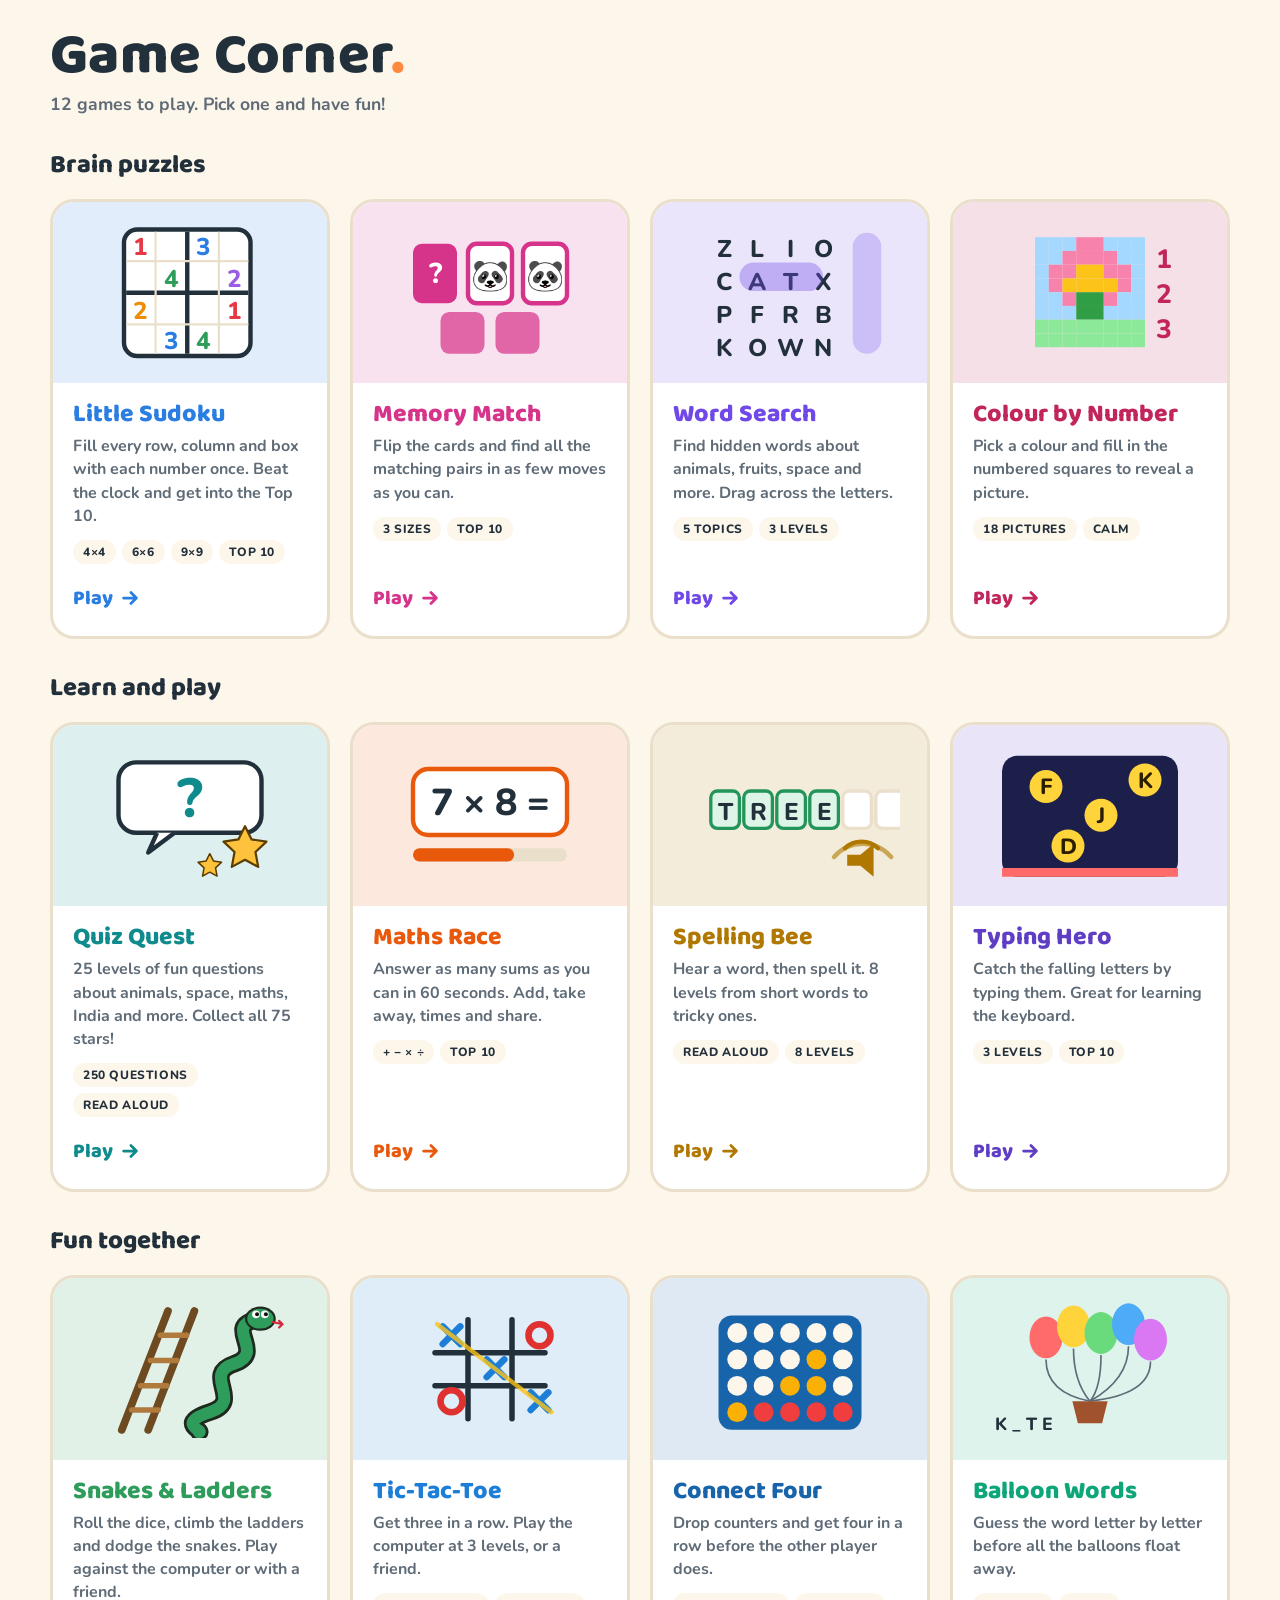
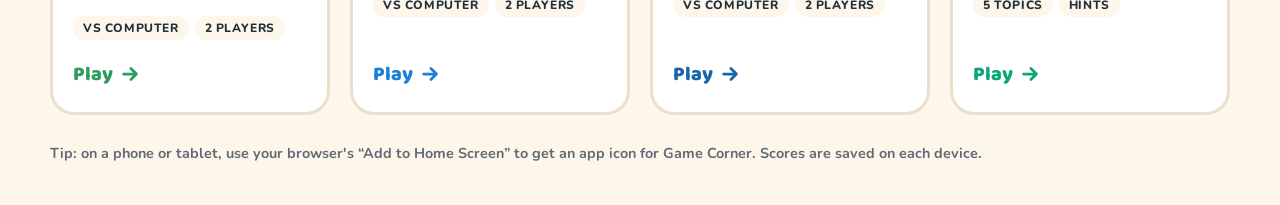
==== index.html @ 7b380afc "Colour by Number: 12 more pictures (18 in total) Co-Authored-By: Claude Opus 5.5 <noreply@anthropic." ====
<!doctype html>
<html lang="en">
<head>
<meta charset="utf-8">
<script id="gc-update">(function(){var cur="20261012075633";try{fetch("version.json?t="+Date.now(),{cache:"no-store"}).then(function(r){return r.json()}).then(function(j){if(!j||!j.v||j.v===cur)return;var u=new URL(location.href);if(u.searchParams.get("v")===j.v)return;u.searchParams.set("v",j.v);location.replace(u.toString());}).catch(function(){});}catch(e){}})();</script>
<meta name="viewport" content="width=device-width, initial-scale=1, viewport-fit=cover">
<meta name="theme-color" content="#0f8b8d">
<title>Game Corner</title>
<link rel="icon" href="data:image/svg+xml,%3Csvg xmlns='http://www.w3.org/2000/svg' viewBox='0 0 64 64'%3E%3Crect x='6' y='6' width='52' height='52' rx='14' fill='%23ff8a3d'/%3E%3Ccircle cx='22' cy='22' r='5' fill='%23fff'/%3E%3Ccircle cx='42' cy='42' r='5' fill='%23fff'/%3E%3Ccircle cx='42' cy='22' r='5' fill='%23fff'/%3E%3Ccircle cx='22' cy='42' r='5' fill='%23fff'/%3E%3C/svg%3E">
<link rel="stylesheet" href="https://fonts.googleapis.com/css2?family=Baloo+2:wght@600;700;800&family=Nunito:wght@600;700;800&display=swap">
<style>
/* Layout: big friendly heading, then one large tappable card per game (3 across on wide screens, stacked on phones). */
:root{
  --bg:#fdf6ea; --card:#ffffff; --ink:#22303c; --muted:#5f6b76; --line:#eadfcb;
  --sudoku:#2a7de1; --snakes:#2e9d5b; --quiz:#0f8b8d; --sun:#ffc23d; --accent:#ff8a3d;
  --display:"Baloo 2","Trebuchet MS",system-ui,sans-serif;
  --body:"Nunito",system-ui,-apple-system,"Segoe UI",sans-serif;
  color-scheme:light;
}
@media (prefers-color-scheme: dark){:root{
  --bg:#141b22; --card:#1c2630; --ink:#eef3f7; --muted:#a6b3bf; --line:#2d3a47;
  --sudoku:#6aa8ff; --snakes:#5fd18f; --quiz:#3cc3c4; --sun:#ffcb57; --accent:#ff9a52;
  color-scheme:dark;
}}
*{box-sizing:border-box}
html,body{margin:0}
body{background:var(--bg);color:var(--ink);font-family:var(--body);padding:calc(28px + env(safe-area-inset-top,0px)) 16px calc(40px + env(safe-area-inset-bottom,0px))}
.wrap{max-width:1180px;margin:0 auto;display:flex;flex-direction:column;gap:28px}
header{display:flex;flex-direction:column;gap:6px}
h1{font-family:var(--display);font-weight:800;font-size:clamp(2.4rem,7vw,3.6rem);line-height:1;margin:0;letter-spacing:.3px;text-wrap:balance}
h1 .dot{color:var(--accent)}
header p{margin:0;font-size:1.1rem;font-weight:700;color:var(--muted)}
.games{display:grid;grid-template-columns:repeat(3,minmax(0,1fr));gap:20px}
@media (max-width:820px){.games{grid-template-columns:minmax(0,1fr)}}
.game{--c:var(--accent);display:flex;flex-direction:column;background:var(--card);border:3px solid var(--line);border-radius:24px;overflow:hidden;color:inherit;text-decoration:none;transition:transform .15s ease,border-color .15s ease}
.game:hover{transform:translateY(-4px);border-color:var(--c)}
.game:focus-visible{outline:4px solid var(--c);outline-offset:4px}
.art{background:color-mix(in srgb,var(--c) 14%,var(--card));display:flex;align-items:center;justify-content:center;padding:22px;aspect-ratio:16/10}
.art svg{width:100%;max-width:220px;height:auto}
.info{padding:18px 20px 22px;display:flex;flex-direction:column;gap:8px;flex:1}
.info h2{font-family:var(--display);font-weight:800;font-size:1.8rem;line-height:1.05;margin:0;color:var(--c)}
.info p{margin:0;font-weight:700;color:var(--muted);line-height:1.45}
.tags{display:flex;flex-wrap:wrap;gap:6px;margin-top:4px}
.tags span{font-size:.75rem;font-weight:800;letter-spacing:.05em;text-transform:uppercase;padding:4px 10px;border-radius:999px;background:var(--bg);color:var(--ink)}
.play{margin-top:auto;padding-top:10px;font-family:var(--display);font-weight:800;font-size:1.25rem;color:var(--c);display:flex;align-items:center;gap:6px}
.play svg{width:22px;height:22px;transition:transform .15s}
.game:hover .play svg{transform:translateX(4px)}
.sudoku{--c:var(--sudoku)} .snakes{--c:var(--snakes)} .quiz{--c:var(--quiz)}
.group{display:flex;flex-direction:column;gap:14px}
.gh{margin:0;font-family:var(--display);font-weight:800;font-size:1.6rem}
.games{grid-template-columns:repeat(4,minmax(0,1fr))!important}
.games .info h2{font-size:1.55rem}
@media (max-width:980px){.games{grid-template-columns:repeat(2,minmax(0,1fr))!important}}
@media (max-width:540px){.games{grid-template-columns:minmax(0,1fr)!important}}
.memory{--c:#d6338a} .words{--c:#7048e8} .colour{--c:#c2255c} .maths{--c:#e8590c} .spell{--c:#b07800} .typing{--c:#5f3dc4} .balloon{--c:#0ca678} .ttt{--c:#1c7ed6} .c4{--c:#1864ab}
@media (prefers-color-scheme: dark){.memory{--c:#ff6fb3} .words{--c:#a48bff} .colour{--c:#f06595} .maths{--c:#ff8c4a} .spell{--c:#ffc23d} .typing{--c:#9775fa} .balloon{--c:#38d9a9} .ttt{--c:#5aa9ff} .c4{--c:#4dabf7}}
footer{font-size:.9rem;color:var(--muted);font-weight:700;line-height:1.5}
@media (prefers-reduced-motion: reduce){*{transition:none!important}}
</style>
</head>
<body>
<div class="wrap">
  <header>
    <h1>Game Corner<span class="dot">.</span></h1>
    <p>12 games to play. Pick one and have fun!</p>
  </header>

  <section class="group">
    <h2 class="gh">Brain puzzles</h2>
    <nav class="games" aria-label="Brain puzzles">
    <a class="game sudoku" href="sudoku.html?v=20261012075633">
      <div class="art" aria-hidden="true">
        <svg viewBox="0 0 200 125">
          <rect x="40" y="5" width="115" height="115" rx="12" fill="var(--card)" stroke="var(--ink)" stroke-width="4"/>
          <path d="M97.5 7v111M42 62.5h111" stroke="var(--ink)" stroke-width="4"/>
          <path d="M68.75 7v111M126.25 7v111M42 33.75h111M42 91.25h111" stroke="var(--line)" stroke-width="2"/>
          <g font-family="Baloo 2, sans-serif" font-weight="800" font-size="22" text-anchor="middle">
            <text x="55" y="28" fill="#e63946">1</text><text x="112" y="28" fill="#2a7de1">3</text>
            <text x="83" y="57" fill="#2e9d5b">4</text><text x="140" y="57" fill="#9b5de5">2</text>
            <text x="55" y="86" fill="#f08c00">2</text><text x="140" y="86" fill="#e63946">1</text>
            <text x="83" y="114" fill="#2a7de1">3</text><text x="112" y="114" fill="#2e9d5b">4</text>
          </g>
        </svg>
      </div>
      <div class="info">
        <h2>Little Sudoku</h2>
        <p>Fill every row, column and box with each number once. Beat the clock and get into the Top 10.</p>
        <div class="tags"><span>4×4</span><span>6×6</span><span>9×9</span><span>Top 10</span></div>
        <span class="play">Play <svg viewBox="0 0 24 24" fill="none" stroke="currentColor" stroke-width="3" stroke-linecap="round" stroke-linejoin="round"><path d="M5 12h14M13 6l6 6-6 6"/></svg></span>
      </div>
    </a>
    <a class="game memory" href="memory-match.html?v=20261012075633">
      <div class="art" aria-hidden="true">
        <svg viewBox="0 0 200 125"><rect x="30" y="18" width="40" height="54" rx="8" fill="var(--c)"/><text x="50" y="54" font-family="Baloo 2, sans-serif" font-weight="800" text-anchor="middle" font-size="26" fill="#fff">?</text><rect x="80" y="18" width="40" height="54" rx="8" fill="var(--card)" stroke="var(--c)" stroke-width="4"/><text x="100" y="56" text-anchor="middle" font-size="28">🐼</text><rect x="130" y="18" width="40" height="54" rx="8" fill="var(--card)" stroke="var(--c)" stroke-width="4"/><text x="150" y="56" text-anchor="middle" font-size="28">🐼</text><rect x="55" y="80" width="40" height="38" rx="8" fill="var(--c)" opacity=".7"/><rect x="105" y="80" width="40" height="38" rx="8" fill="var(--c)" opacity=".7"/></svg>
      </div>
      <div class="info">
        <h2>Memory Match</h2>
        <p>Flip the cards and find all the matching pairs in as few moves as you can.</p>
        <div class="tags"><span>3 sizes</span><span>Top 10</span></div>
        <span class="play">Play <svg viewBox="0 0 24 24" fill="none" stroke="currentColor" stroke-width="3" stroke-linecap="round" stroke-linejoin="round"><path d="M5 12h14M13 6l6 6-6 6"/></svg></span>
      </div>
    </a>
    <a class="game words" href="word-search.html?v=20261012075633">
      <div class="art" aria-hidden="true">
        <svg viewBox="0 0 200 125"><text x="40" y="30" font-family="Baloo 2, sans-serif" font-weight="800" text-anchor="middle" font-size="22" fill="var(--ink)">Z</text><text x="70" y="30" font-family="Baloo 2, sans-serif" font-weight="800" text-anchor="middle" font-size="22" fill="var(--ink)">L</text><text x="100" y="30" font-family="Baloo 2, sans-serif" font-weight="800" text-anchor="middle" font-size="22" fill="var(--ink)">I</text><text x="130" y="30" font-family="Baloo 2, sans-serif" font-weight="800" text-anchor="middle" font-size="22" fill="var(--ink)">O</text><text x="40" y="60" font-family="Baloo 2, sans-serif" font-weight="800" text-anchor="middle" font-size="22" fill="var(--ink)">C</text><text x="70" y="60" font-family="Baloo 2, sans-serif" font-weight="800" text-anchor="middle" font-size="22" fill="var(--ink)">A</text><text x="100" y="60" font-family="Baloo 2, sans-serif" font-weight="800" text-anchor="middle" font-size="22" fill="var(--ink)">T</text><text x="130" y="60" font-family="Baloo 2, sans-serif" font-weight="800" text-anchor="middle" font-size="22" fill="var(--ink)">X</text><text x="40" y="90" font-family="Baloo 2, sans-serif" font-weight="800" text-anchor="middle" font-size="22" fill="var(--ink)">P</text><text x="70" y="90" font-family="Baloo 2, sans-serif" font-weight="800" text-anchor="middle" font-size="22" fill="var(--ink)">F</text><text x="100" y="90" font-family="Baloo 2, sans-serif" font-weight="800" text-anchor="middle" font-size="22" fill="var(--ink)">R</text><text x="130" y="90" font-family="Baloo 2, sans-serif" font-weight="800" text-anchor="middle" font-size="22" fill="var(--ink)">B</text><text x="40" y="120" font-family="Baloo 2, sans-serif" font-weight="800" text-anchor="middle" font-size="22" fill="var(--ink)">K</text><text x="70" y="120" font-family="Baloo 2, sans-serif" font-weight="800" text-anchor="middle" font-size="22" fill="var(--ink)">O</text><text x="100" y="120" font-family="Baloo 2, sans-serif" font-weight="800" text-anchor="middle" font-size="22" fill="var(--ink)">W</text><text x="130" y="120" font-family="Baloo 2, sans-serif" font-weight="800" text-anchor="middle" font-size="22" fill="var(--ink)">N</text><rect x="54" y="35" width="76" height="26" rx="13" fill="var(--c)" opacity=".35"/><rect x="157" y="8" width="26" height="110" rx="13" fill="var(--c)" opacity=".25"/></svg>
      </div>
      <div class="info">
        <h2>Word Search</h2>
        <p>Find hidden words about animals, fruits, space and more. Drag across the letters.</p>
        <div class="tags"><span>5 topics</span><span>3 levels</span></div>
        <span class="play">Play <svg viewBox="0 0 24 24" fill="none" stroke="currentColor" stroke-width="3" stroke-linecap="round" stroke-linejoin="round"><path d="M5 12h14M13 6l6 6-6 6"/></svg></span>
      </div>
    </a>
    <a class="game colour" href="colour-by-number.html?v=20261012075633">
      <div class="art" aria-hidden="true">
        <svg viewBox="0 0 200 125"><rect x="50.0" y="12.0" width="12.5" height="12.5" fill="#a5d8ff"/><rect x="62.5" y="12.0" width="12.5" height="12.5" fill="#a5d8ff"/><rect x="75.0" y="12.0" width="12.5" height="12.5" fill="#a5d8ff"/><rect x="87.5" y="12.0" width="12.5" height="12.5" fill="#f783ac"/><rect x="100.0" y="12.0" width="12.5" height="12.5" fill="#f783ac"/><rect x="112.5" y="12.0" width="12.5" height="12.5" fill="#a5d8ff"/><rect x="125.0" y="12.0" width="12.5" height="12.5" fill="#a5d8ff"/><rect x="137.5" y="12.0" width="12.5" height="12.5" fill="#a5d8ff"/><rect x="50.0" y="24.5" width="12.5" height="12.5" fill="#a5d8ff"/><rect x="62.5" y="24.5" width="12.5" height="12.5" fill="#a5d8ff"/><rect x="75.0" y="24.5" width="12.5" height="12.5" fill="#f783ac"/><rect x="87.5" y="24.5" width="12.5" height="12.5" fill="#f783ac"/><rect x="100.0" y="24.5" width="12.5" height="12.5" fill="#f783ac"/><rect x="112.5" y="24.5" width="12.5" height="12.5" fill="#f783ac"/><rect x="125.0" y="24.5" width="12.5" height="12.5" fill="#a5d8ff"/><rect x="137.5" y="24.5" width="12.5" height="12.5" fill="#a5d8ff"/><rect x="50.0" y="37.0" width="12.5" height="12.5" fill="#a5d8ff"/><rect x="62.5" y="37.0" width="12.5" height="12.5" fill="#f783ac"/><rect x="75.0" y="37.0" width="12.5" height="12.5" fill="#f783ac"/><rect x="87.5" y="37.0" width="12.5" height="12.5" fill="#fcc419"/><rect x="100.0" y="37.0" width="12.5" height="12.5" fill="#fcc419"/><rect x="112.5" y="37.0" width="12.5" height="12.5" fill="#f783ac"/><rect x="125.0" y="37.0" width="12.5" height="12.5" fill="#f783ac"/><rect x="137.5" y="37.0" width="12.5" height="12.5" fill="#a5d8ff"/><rect x="50.0" y="49.5" width="12.5" height="12.5" fill="#a5d8ff"/><rect x="62.5" y="49.5" width="12.5" height="12.5" fill="#f783ac"/><rect x="75.0" y="49.5" width="12.5" height="12.5" fill="#fcc419"/><rect x="87.5" y="49.5" width="12.5" height="12.5" fill="#fcc419"/><rect x="100.0" y="49.5" width="12.5" height="12.5" fill="#fcc419"/><rect x="112.5" y="49.5" width="12.5" height="12.5" fill="#fcc419"/><rect x="125.0" y="49.5" width="12.5" height="12.5" fill="#f783ac"/><rect x="137.5" y="49.5" width="12.5" height="12.5" fill="#a5d8ff"/><rect x="50.0" y="62.0" width="12.5" height="12.5" fill="#a5d8ff"/><rect x="62.5" y="62.0" width="12.5" height="12.5" fill="#a5d8ff"/><rect x="75.0" y="62.0" width="12.5" height="12.5" fill="#f783ac"/><rect x="87.5" y="62.0" width="12.5" height="12.5" fill="#2f9e44"/><rect x="100.0" y="62.0" width="12.5" height="12.5" fill="#2f9e44"/><rect x="112.5" y="62.0" width="12.5" height="12.5" fill="#f783ac"/><rect x="125.0" y="62.0" width="12.5" height="12.5" fill="#a5d8ff"/><rect x="137.5" y="62.0" width="12.5" height="12.5" fill="#a5d8ff"/><rect x="50.0" y="74.5" width="12.5" height="12.5" fill="#a5d8ff"/><rect x="62.5" y="74.5" width="12.5" height="12.5" fill="#a5d8ff"/><rect x="75.0" y="74.5" width="12.5" height="12.5" fill="#a5d8ff"/><rect x="87.5" y="74.5" width="12.5" height="12.5" fill="#2f9e44"/><rect x="100.0" y="74.5" width="12.5" height="12.5" fill="#2f9e44"/><rect x="112.5" y="74.5" width="12.5" height="12.5" fill="#a5d8ff"/><rect x="125.0" y="74.5" width="12.5" height="12.5" fill="#a5d8ff"/><rect x="137.5" y="74.5" width="12.5" height="12.5" fill="#a5d8ff"/><rect x="50.0" y="87.0" width="12.5" height="12.5" fill="#8ce99a"/><rect x="62.5" y="87.0" width="12.5" height="12.5" fill="#8ce99a"/><rect x="75.0" y="87.0" width="12.5" height="12.5" fill="#8ce99a"/><rect x="87.5" y="87.0" width="12.5" height="12.5" fill="#8ce99a"/><rect x="100.0" y="87.0" width="12.5" height="12.5" fill="#8ce99a"/><rect x="112.5" y="87.0" width="12.5" height="12.5" fill="#8ce99a"/><rect x="125.0" y="87.0" width="12.5" height="12.5" fill="#8ce99a"/><rect x="137.5" y="87.0" width="12.5" height="12.5" fill="#8ce99a"/><rect x="50.0" y="99.5" width="12.5" height="12.5" fill="#8ce99a"/><rect x="62.5" y="99.5" width="12.5" height="12.5" fill="#8ce99a"/><rect x="75.0" y="99.5" width="12.5" height="12.5" fill="#8ce99a"/><rect x="87.5" y="99.5" width="12.5" height="12.5" fill="#8ce99a"/><rect x="100.0" y="99.5" width="12.5" height="12.5" fill="#8ce99a"/><rect x="112.5" y="99.5" width="12.5" height="12.5" fill="#8ce99a"/><rect x="125.0" y="99.5" width="12.5" height="12.5" fill="#8ce99a"/><rect x="137.5" y="99.5" width="12.5" height="12.5" fill="#8ce99a"/><text x="167" y="40" font-family="Baloo 2, sans-serif" font-weight="800" text-anchor="middle" font-size="24" fill="var(--c)">1</text><text x="167" y="72" font-family="Baloo 2, sans-serif" font-weight="800" text-anchor="middle" font-size="24" fill="var(--c)">2</text><text x="167" y="104" font-family="Baloo 2, sans-serif" font-weight="800" text-anchor="middle" font-size="24" fill="var(--c)">3</text></svg>
      </div>
      <div class="info">
        <h2>Colour by Number</h2>
        <p>Pick a colour and fill in the numbered squares to reveal a picture.</p>
        <div class="tags"><span>18 pictures</span><span>Calm</span></div>
        <span class="play">Play <svg viewBox="0 0 24 24" fill="none" stroke="currentColor" stroke-width="3" stroke-linecap="round" stroke-linejoin="round"><path d="M5 12h14M13 6l6 6-6 6"/></svg></span>
      </div>
    </a>
    </nav>
  </section>
  <section class="group">
    <h2 class="gh">Learn and play</h2>
    <nav class="games" aria-label="Learn and play">
    <a class="game quiz" href="quiz-quest.html?v=20261012075633">
      <div class="art" aria-hidden="true">
        <svg viewBox="0 0 200 125">
          <rect x="35" y="14" width="130" height="64" rx="16" fill="var(--card)" stroke="var(--ink)" stroke-width="4"/>
          <path d="M70 78l-8 18 24-18" fill="var(--card)" stroke="var(--ink)" stroke-width="4" stroke-linejoin="round"/>
          <text x="100" y="64" font-family="Baloo 2, sans-serif" font-weight="800" font-size="50" text-anchor="middle" fill="var(--quiz)">?</text>
          <g transform="translate(150 92)"><path fill="var(--sun)" stroke="#5a3d00" stroke-width="2" stroke-linejoin="round" d="M0-20l6 12 13.5 2-10 9.5 2.5 13.5L0 10.5-12 17l2.5-13.5-10-9.5L-6-8z"/></g>
          <g transform="translate(118 108) scale(.55)"><path fill="var(--sun)" stroke="#5a3d00" stroke-width="2.5" stroke-linejoin="round" d="M0-20l6 12 13.5 2-10 9.5 2.5 13.5L0 10.5-12 17l2.5-13.5-10-9.5L-6-8z"/></g>
        </svg>
      </div>
      <div class="info">
        <h2>Quiz Quest</h2>
        <p>25 levels of fun questions about animals, space, maths, India and more. Collect all 75 stars!</p>
        <div class="tags"><span>250 questions</span><span>Read aloud</span></div>
        <span class="play">Play <svg viewBox="0 0 24 24" fill="none" stroke="currentColor" stroke-width="3" stroke-linecap="round" stroke-linejoin="round"><path d="M5 12h14M13 6l6 6-6 6"/></svg></span>
      </div>
    </a>
    <a class="game maths" href="maths-race.html?v=20261012075633">
      <div class="art" aria-hidden="true">
        <svg viewBox="0 0 200 125"><rect x="30" y="20" width="140" height="60" rx="14" fill="var(--card)" stroke="var(--c)" stroke-width="4"/><text x="100" y="62" font-family="Baloo 2, sans-serif" font-weight="800" text-anchor="middle" font-size="34" fill="var(--ink)">7 × 8 =</text><rect x="30" y="92" width="140" height="12" rx="6" fill="var(--line)"/><rect x="30" y="92" width="92" height="12" rx="6" fill="var(--c)"/></svg>
      </div>
      <div class="info">
        <h2>Maths Race</h2>
        <p>Answer as many sums as you can in 60 seconds. Add, take away, times and share.</p>
        <div class="tags"><span>+ − × ÷</span><span>Top 10</span></div>
        <span class="play">Play <svg viewBox="0 0 24 24" fill="none" stroke="currentColor" stroke-width="3" stroke-linecap="round" stroke-linejoin="round"><path d="M5 12h14M13 6l6 6-6 6"/></svg></span>
      </div>
    </a>
    <a class="game spell" href="spelling-bee.html?v=20261012075633">
      <div class="art" aria-hidden="true">
        <svg viewBox="0 0 200 125"><rect x="28" y="40" width="26" height="34" rx="6" fill="var(--goodBg,#dcf5e6)" stroke="#23945a" stroke-width="3"/><text x="41" y="66" font-family="Baloo 2, sans-serif" font-weight="800" text-anchor="middle" font-size="22" fill="var(--ink)">T</text><rect x="58" y="40" width="26" height="34" rx="6" fill="var(--goodBg,#dcf5e6)" stroke="#23945a" stroke-width="3"/><text x="71" y="66" font-family="Baloo 2, sans-serif" font-weight="800" text-anchor="middle" font-size="22" fill="var(--ink)">R</text><rect x="88" y="40" width="26" height="34" rx="6" fill="var(--goodBg,#dcf5e6)" stroke="#23945a" stroke-width="3"/><text x="101" y="66" font-family="Baloo 2, sans-serif" font-weight="800" text-anchor="middle" font-size="22" fill="var(--ink)">E</text><rect x="118" y="40" width="26" height="34" rx="6" fill="var(--goodBg,#dcf5e6)" stroke="#23945a" stroke-width="3"/><text x="131" y="66" font-family="Baloo 2, sans-serif" font-weight="800" text-anchor="middle" font-size="22" fill="var(--ink)">E</text><rect x="148" y="40" width="26" height="34" rx="6" fill="var(--card)" stroke="var(--line)" stroke-width="3"/><text x="161" y="66" font-family="Baloo 2, sans-serif" font-weight="800" text-anchor="middle" font-size="22" fill="var(--ink)"> </text><rect x="178" y="40" width="26" height="34" rx="6" fill="var(--card)" stroke="var(--line)" stroke-width="3"/><text x="191" y="66" font-family="Baloo 2, sans-serif" font-weight="800" text-anchor="middle" font-size="22" fill="var(--ink)"> </text><path d="M150 92c8-8 22-8 30 0" fill="none" stroke="var(--c)" stroke-width="4" stroke-linecap="round"/><path d="M140 100c14-16 38-16 52 0" fill="none" stroke="var(--c)" stroke-width="4" stroke-linecap="round" opacity=".6"/><path d="M152 108h12l12 10v-30l-12 10h-12z" fill="var(--c)"/></svg>
      </div>
      <div class="info">
        <h2>Spelling Bee</h2>
        <p>Hear a word, then spell it. 8 levels from short words to tricky ones.</p>
        <div class="tags"><span>Read aloud</span><span>8 levels</span></div>
        <span class="play">Play <svg viewBox="0 0 24 24" fill="none" stroke="currentColor" stroke-width="3" stroke-linecap="round" stroke-linejoin="round"><path d="M5 12h14M13 6l6 6-6 6"/></svg></span>
      </div>
    </a>
    <a class="game typing" href="typing-hero.html?v=20261012075633">
      <div class="art" aria-hidden="true">
        <svg viewBox="0 0 200 125"><rect x="20" y="8" width="160" height="110" rx="14" fill="#1b1f4a"/><circle cx="60" cy="36" r="15" fill="#ffd43b"/><text x="60" y="43" font-family="Baloo 2, sans-serif" font-weight="800" text-anchor="middle" font-size="20" fill="#2b1d00">F</text><circle cx="110" cy="62" r="15" fill="#ffd43b"/><text x="110" y="69" font-family="Baloo 2, sans-serif" font-weight="800" text-anchor="middle" font-size="20" fill="#2b1d00">J</text><circle cx="150" cy="30" r="15" fill="#ffd43b"/><text x="150" y="37" font-family="Baloo 2, sans-serif" font-weight="800" text-anchor="middle" font-size="20" fill="#2b1d00">K</text><circle cx="80" cy="90" r="15" fill="#ffd43b"/><text x="80" y="97" font-family="Baloo 2, sans-serif" font-weight="800" text-anchor="middle" font-size="20" fill="#2b1d00">D</text><rect x="20" y="110" width="160" height="8" fill="#ff6b6b"/></svg>
      </div>
      <div class="info">
        <h2>Typing Hero</h2>
        <p>Catch the falling letters by typing them. Great for learning the keyboard.</p>
        <div class="tags"><span>3 levels</span><span>Top 10</span></div>
        <span class="play">Play <svg viewBox="0 0 24 24" fill="none" stroke="currentColor" stroke-width="3" stroke-linecap="round" stroke-linejoin="round"><path d="M5 12h14M13 6l6 6-6 6"/></svg></span>
      </div>
    </a>
    </nav>
  </section>
  <section class="group">
    <h2 class="gh">Fun together</h2>
    <nav class="games" aria-label="Fun together">
    <a class="game snakes" href="snakes-ladders.html?v=20261012075633">
      <div class="art" aria-hidden="true">
        <svg viewBox="0 0 200 125">
          <g stroke="#6e4a20" stroke-width="7" stroke-linecap="round"><path d="M38 118L80 10M62 118L104 10"/></g>
          <g stroke="#b07a3c" stroke-width="5" stroke-linecap="round"><path d="M47 100h24M55 78h24M64 55h24M73 32h24"/></g>
          <path d="M160 18c-30 6 10 30-20 40s10 34-22 44s-4 18-10 18" fill="none" stroke="#1f2a1f" stroke-width="16" stroke-linecap="round"/>
          <path d="M160 18c-30 6 10 30-20 40s10 34-22 44s-4 18-10 18" fill="none" stroke="var(--snakes)" stroke-width="11" stroke-linecap="round"/>
          <ellipse cx="164" cy="17" rx="14" ry="11" fill="#1f2a1f"/><ellipse cx="164" cy="17" rx="12" ry="9" fill="var(--snakes)"/>
          <circle cx="160" cy="13" r="3.5" fill="#fff"/><circle cx="168" cy="13" r="3.5" fill="#fff"/>
          <circle cx="161" cy="13" r="1.8" fill="#111"/><circle cx="169" cy="13" r="1.8" fill="#111"/>
          <path d="M175 20l9 2m-3-3l3 3-3 3" stroke="#d12b3b" stroke-width="2" fill="none" stroke-linecap="round"/>
        </svg>
      </div>
      <div class="info">
        <h2>Snakes &amp; Ladders</h2>
        <p>Roll the dice, climb the ladders and dodge the snakes. Play against the computer or with a friend.</p>
        <div class="tags"><span>vs Computer</span><span>2 Players</span></div>
        <span class="play">Play <svg viewBox="0 0 24 24" fill="none" stroke="currentColor" stroke-width="3" stroke-linecap="round" stroke-linejoin="round"><path d="M5 12h14M13 6l6 6-6 6"/></svg></span>
      </div>
    </a>
    <a class="game ttt" href="tic-tac-toe.html?v=20261012075633">
      <div class="art" aria-hidden="true">
        <svg viewBox="0 0 200 125"><path d="M80 18v90M120 18v90M50 48h100M50 78h100" stroke="var(--ink)" stroke-width="5" stroke-linecap="round"/><path d="M57 24l16 16M73 24l-16 16M97 54l16 16M113 54l-16 16M137 84l16 16M153 84l-16 16" stroke="#1c7ed6" stroke-width="6" stroke-linecap="round"/><circle cx="145" cy="32" r="10" fill="none" stroke="#e03131" stroke-width="6"/><circle cx="65" cy="92" r="10" fill="none" stroke="#e03131" stroke-width="6"/><path d="M52 22L156 102" stroke="#fcc419" stroke-width="4" stroke-linecap="round" opacity=".8"/></svg>
      </div>
      <div class="info">
        <h2>Tic-Tac-Toe</h2>
        <p>Get three in a row. Play the computer at 3 levels, or a friend.</p>
        <div class="tags"><span>vs Computer</span><span>2 Players</span></div>
        <span class="play">Play <svg viewBox="0 0 24 24" fill="none" stroke="currentColor" stroke-width="3" stroke-linecap="round" stroke-linejoin="round"><path d="M5 12h14M13 6l6 6-6 6"/></svg></span>
      </div>
    </a>
    <a class="game c4" href="connect-four.html?v=20261012075633">
      <div class="art" aria-hidden="true">
        <svg viewBox="0 0 200 125"><rect x="35" y="14" width="130" height="104" rx="12" fill="#1864ab"/><circle cx="52" cy="30" r="9" fill="var(--bg)"/><circle cx="76" cy="30" r="9" fill="var(--bg)"/><circle cx="100" cy="30" r="9" fill="var(--bg)"/><circle cx="124" cy="30" r="9" fill="var(--bg)"/><circle cx="148" cy="30" r="9" fill="var(--bg)"/><circle cx="52" cy="54" r="9" fill="var(--bg)"/><circle cx="76" cy="54" r="9" fill="var(--bg)"/><circle cx="100" cy="54" r="9" fill="var(--bg)"/><circle cx="124" cy="54" r="9" fill="#fab005"/><circle cx="148" cy="54" r="9" fill="var(--bg)"/><circle cx="52" cy="78" r="9" fill="var(--bg)"/><circle cx="76" cy="78" r="9" fill="var(--bg)"/><circle cx="100" cy="78" r="9" fill="#fab005"/><circle cx="124" cy="78" r="9" fill="#fab005"/><circle cx="148" cy="78" r="9" fill="var(--bg)"/><circle cx="52" cy="102" r="9" fill="#fab005"/><circle cx="76" cy="102" r="9" fill="#f03e3e"/><circle cx="100" cy="102" r="9" fill="#f03e3e"/><circle cx="124" cy="102" r="9" fill="#f03e3e"/><circle cx="148" cy="102" r="9" fill="#f03e3e"/></svg>
      </div>
      <div class="info">
        <h2>Connect Four</h2>
        <p>Drop counters and get four in a row before the other player does.</p>
        <div class="tags"><span>vs Computer</span><span>2 Players</span></div>
        <span class="play">Play <svg viewBox="0 0 24 24" fill="none" stroke="currentColor" stroke-width="3" stroke-linecap="round" stroke-linejoin="round"><path d="M5 12h14M13 6l6 6-6 6"/></svg></span>
      </div>
    </a>
    <a class="game balloon" href="balloon-words.html?v=20261012075633">
      <div class="art" aria-hidden="true">
        <svg viewBox="0 0 200 125"><path d="M60 54 Q60 84 100 92" stroke="var(--muted)" stroke-width="1.5" fill="none"/><ellipse cx="60" cy="34" rx="15" ry="19" fill="#ff6b6b"/><path d="M85 44 Q85 74 100 92" stroke="var(--muted)" stroke-width="1.5" fill="none"/><ellipse cx="85" cy="24" rx="15" ry="19" fill="#ffd43b"/><path d="M110 50 Q110 80 100 92" stroke="var(--muted)" stroke-width="1.5" fill="none"/><ellipse cx="110" cy="30" rx="15" ry="19" fill="#69db7c"/><path d="M135 42 Q135 72 100 92" stroke="var(--muted)" stroke-width="1.5" fill="none"/><ellipse cx="135" cy="22" rx="15" ry="19" fill="#4dabf7"/><path d="M155 56 Q155 86 100 92" stroke="var(--muted)" stroke-width="1.5" fill="none"/><ellipse cx="155" cy="36" rx="15" ry="19" fill="#da77f2"/><path d="M84 92h32l-5 20h-22z" fill="#a0522d"/><text x="40" y="118" font-family="Baloo 2, sans-serif" font-weight="800" text-anchor="middle" font-size="16" fill="var(--ink)">K _ T E</text></svg>
      </div>
      <div class="info">
        <h2>Balloon Words</h2>
        <p>Guess the word letter by letter before all the balloons float away.</p>
        <div class="tags"><span>5 topics</span><span>Hints</span></div>
        <span class="play">Play <svg viewBox="0 0 24 24" fill="none" stroke="currentColor" stroke-width="3" stroke-linecap="round" stroke-linejoin="round"><path d="M5 12h14M13 6l6 6-6 6"/></svg></span>
      </div>
    </a>
    </nav>
  </section>

  <footer>Tip: on a phone or tablet, use your browser's “Add to Home Screen” to get an app icon for Game Corner. Scores are saved on each device.</footer>
</div>
</body>
</html>
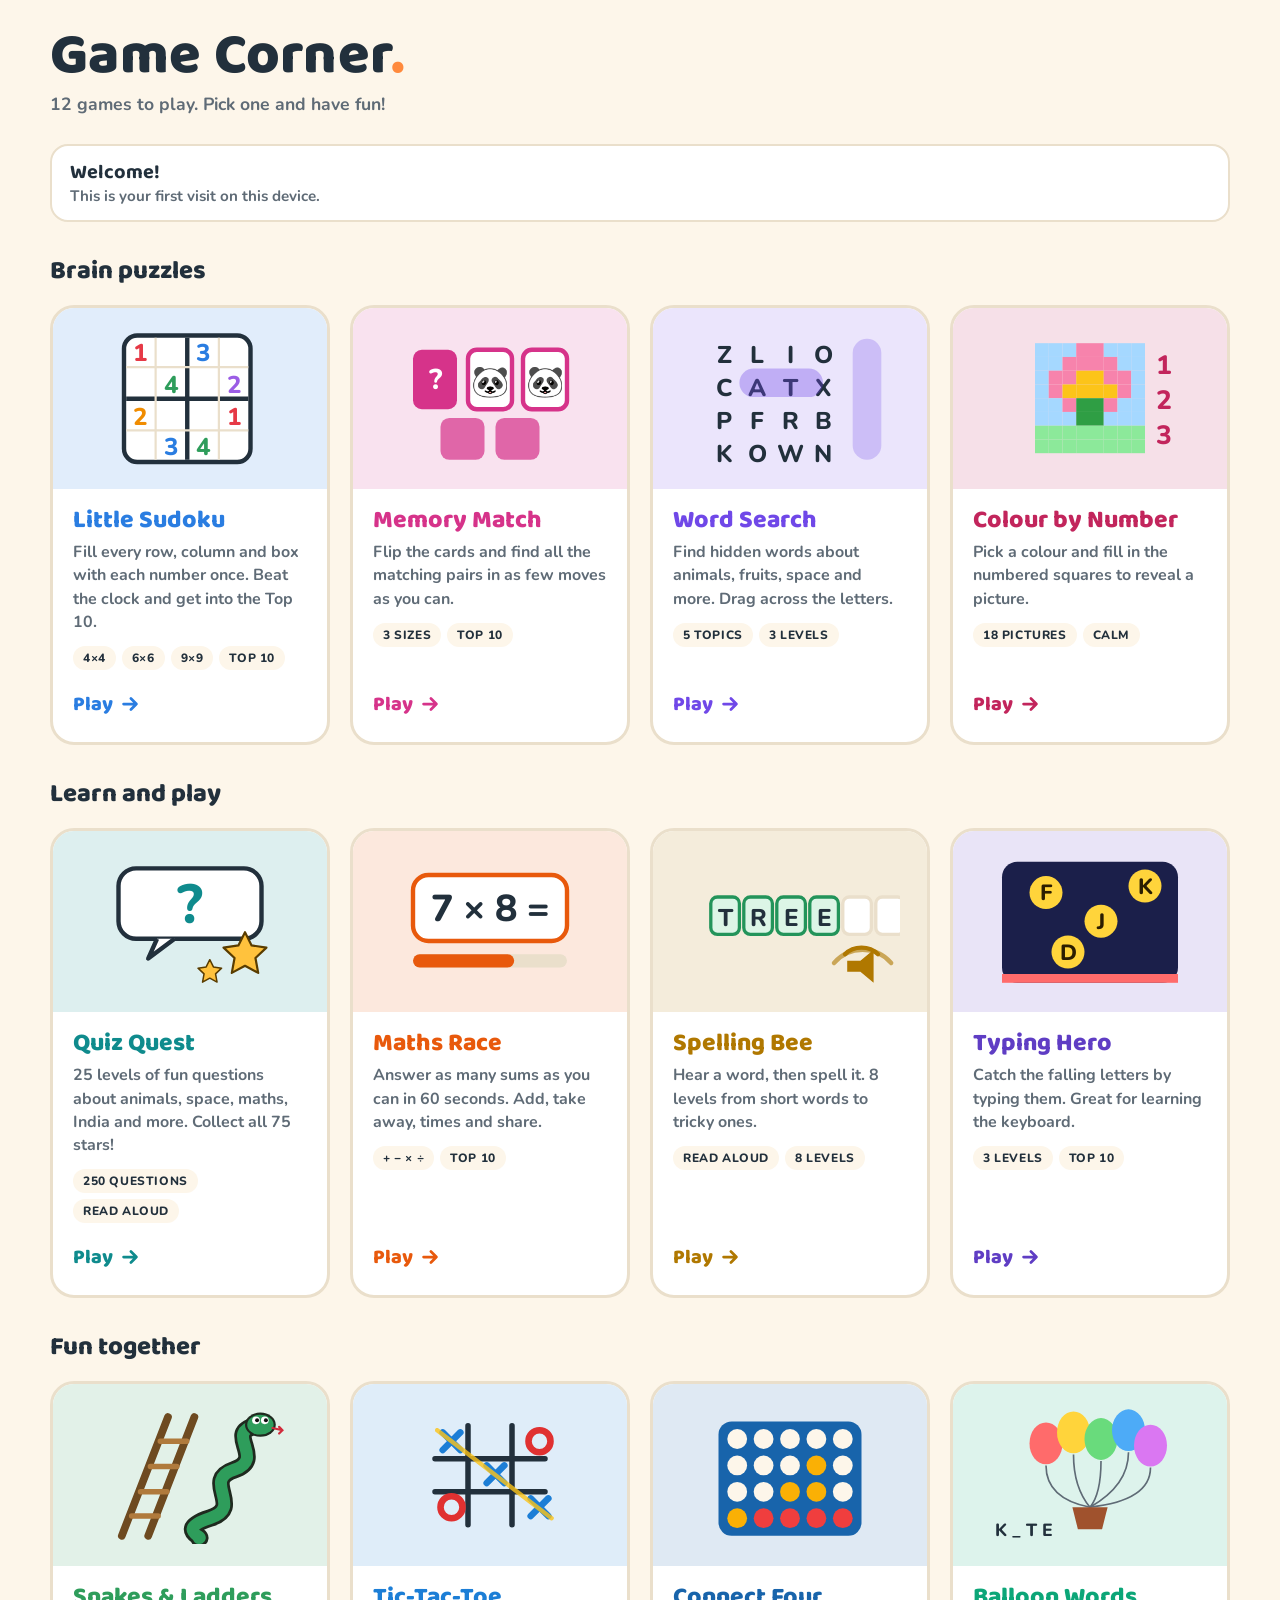
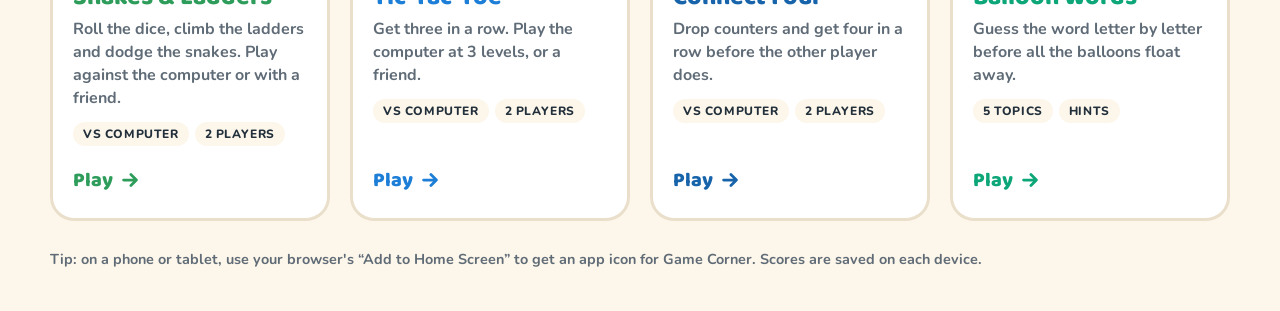
==== commit 5fc076f9: "Menu: welcome-back bar with last visit time and recently played games Each game records itself in th" ====
--- a/index.html
+++ b/index.html
@@ -2,7 +2,7 @@
 <html lang="en">
 <head>
 <meta charset="utf-8">
-<script id="gc-update">(function(){var cur="20261012075633";try{fetch("version.json?t="+Date.now(),{cache:"no-store"}).then(function(r){return r.json()}).then(function(j){if(!j||!j.v||j.v===cur)return;var u=new URL(location.href);if(u.searchParams.get("v")===j.v)return;u.searchParams.set("v",j.v);location.replace(u.toString());}).catch(function(){});}catch(e){}})();</script>
+<script id="gc-update">(function(){var cur="20261013071006";try{fetch("version.json?t="+Date.now(),{cache:"no-store"}).then(function(r){return r.json()}).then(function(j){if(!j||!j.v||j.v===cur)return;var u=new URL(location.href);if(u.searchParams.get("v")===j.v)return;u.searchParams.set("v",j.v);location.replace(u.toString());}).catch(function(){});}catch(e){}})();</script>
 <meta name="viewport" content="width=device-width, initial-scale=1, viewport-fit=cover">
 <meta name="theme-color" content="#0f8b8d">
 <title>Game Corner</title>
@@ -54,6 +54,20 @@
 @media (max-width:540px){.games{grid-template-columns:minmax(0,1fr)!important}}
 .memory{--c:#d6338a} .words{--c:#7048e8} .colour{--c:#c2255c} .maths{--c:#e8590c} .spell{--c:#b07800} .typing{--c:#5f3dc4} .balloon{--c:#0ca678} .ttt{--c:#1c7ed6} .c4{--c:#1864ab}
 @media (prefers-color-scheme: dark){.memory{--c:#ff6fb3} .words{--c:#a48bff} .colour{--c:#f06595} .maths{--c:#ff8c4a} .spell{--c:#ffc23d} .typing{--c:#9775fa} .balloon{--c:#38d9a9} .ttt{--c:#5aa9ff} .c4{--c:#4dabf7}}
+.hello{display:flex;flex-wrap:wrap;align-items:center;gap:12px 22px;background:var(--card);border:2px solid var(--line);border-radius:18px;padding:14px 18px}
+.hello .welcome{display:flex;flex-direction:column;gap:2px;min-width:0}
+.hello .welcome b{font-family:var(--display);font-size:1.25rem;line-height:1.2}
+.hello .welcome span{font-weight:700;color:var(--muted);font-size:.95rem}
+[hidden]{display:none!important}
+.recent{display:flex;flex-wrap:wrap;align-items:center;gap:8px;flex:1 1 300px;min-width:0}
+.recent .lbl{font-size:.72rem;font-weight:800;letter-spacing:.07em;text-transform:uppercase;color:var(--muted)}
+.recent a{display:inline-flex;align-items:baseline;gap:6px;padding:6px 12px;border-radius:999px;background:var(--bg);color:var(--ink);text-decoration:none;font-weight:800;font-size:.92rem;border:2px solid transparent}
+.recent a:hover{border-color:var(--accent)}
+.recent a small{font-weight:700;color:var(--muted);font-size:.78rem}
+.visits{display:flex;flex-direction:column;align-items:flex-end;margin-left:auto}
+.visits b{font-family:var(--display);font-size:1.5rem;line-height:1;font-variant-numeric:tabular-nums;color:var(--accent)}
+.visits span{font-size:.72rem;font-weight:800;letter-spacing:.07em;text-transform:uppercase;color:var(--muted)}
+@media (max-width:540px){.visits{margin-left:0;align-items:flex-start}}
 footer{font-size:.9rem;color:var(--muted);font-weight:700;line-height:1.5}
 @media (prefers-reduced-motion: reduce){*{transition:none!important}}
 </style>
@@ -65,10 +79,16 @@
     <p>12 games to play. Pick one and have fun!</p>
   </header>
 
+  <section class="hello" aria-label="Your visits">
+    <div class="welcome"><b id="helloTitle">Welcome!</b><span id="helloText">This is your first visit on this device.</span></div>
+    <div class="recent" id="recent" hidden><span class="lbl">Recently played</span></div>
+    <div class="visits" id="visits" hidden><b id="visitTotal">0</b><span>visits so far</span></div>
+  </section>
+
   <section class="group">
     <h2 class="gh">Brain puzzles</h2>
     <nav class="games" aria-label="Brain puzzles">
-    <a class="game sudoku" href="sudoku.html?v=20261012075633">
+    <a class="game sudoku" href="sudoku.html?v=20261013071006">
       <div class="art" aria-hidden="true">
         <svg viewBox="0 0 200 125">
           <rect x="40" y="5" width="115" height="115" rx="12" fill="var(--card)" stroke="var(--ink)" stroke-width="4"/>
@@ -89,7 +109,7 @@
         <span class="play">Play <svg viewBox="0 0 24 24" fill="none" stroke="currentColor" stroke-width="3" stroke-linecap="round" stroke-linejoin="round"><path d="M5 12h14M13 6l6 6-6 6"/></svg></span>
       </div>
     </a>
-    <a class="game memory" href="memory-match.html?v=20261012075633">
+    <a class="game memory" href="memory-match.html?v=20261013071006">
       <div class="art" aria-hidden="true">
         <svg viewBox="0 0 200 125"><rect x="30" y="18" width="40" height="54" rx="8" fill="var(--c)"/><text x="50" y="54" font-family="Baloo 2, sans-serif" font-weight="800" text-anchor="middle" font-size="26" fill="#fff">?</text><rect x="80" y="18" width="40" height="54" rx="8" fill="var(--card)" stroke="var(--c)" stroke-width="4"/><text x="100" y="56" text-anchor="middle" font-size="28">🐼</text><rect x="130" y="18" width="40" height="54" rx="8" fill="var(--card)" stroke="var(--c)" stroke-width="4"/><text x="150" y="56" text-anchor="middle" font-size="28">🐼</text><rect x="55" y="80" width="40" height="38" rx="8" fill="var(--c)" opacity=".7"/><rect x="105" y="80" width="40" height="38" rx="8" fill="var(--c)" opacity=".7"/></svg>
       </div>
@@ -100,7 +120,7 @@
         <span class="play">Play <svg viewBox="0 0 24 24" fill="none" stroke="currentColor" stroke-width="3" stroke-linecap="round" stroke-linejoin="round"><path d="M5 12h14M13 6l6 6-6 6"/></svg></span>
       </div>
     </a>
-    <a class="game words" href="word-search.html?v=20261012075633">
+    <a class="game words" href="word-search.html?v=20261013071006">
       <div class="art" aria-hidden="true">
         <svg viewBox="0 0 200 125"><text x="40" y="30" font-family="Baloo 2, sans-serif" font-weight="800" text-anchor="middle" font-size="22" fill="var(--ink)">Z</text><text x="70" y="30" font-family="Baloo 2, sans-serif" font-weight="800" text-anchor="middle" font-size="22" fill="var(--ink)">L</text><text x="100" y="30" font-family="Baloo 2, sans-serif" font-weight="800" text-anchor="middle" font-size="22" fill="var(--ink)">I</text><text x="130" y="30" font-family="Baloo 2, sans-serif" font-weight="800" text-anchor="middle" font-size="22" fill="var(--ink)">O</text><text x="40" y="60" font-family="Baloo 2, sans-serif" font-weight="800" text-anchor="middle" font-size="22" fill="var(--ink)">C</text><text x="70" y="60" font-family="Baloo 2, sans-serif" font-weight="800" text-anchor="middle" font-size="22" fill="var(--ink)">A</text><text x="100" y="60" font-family="Baloo 2, sans-serif" font-weight="800" text-anchor="middle" font-size="22" fill="var(--ink)">T</text><text x="130" y="60" font-family="Baloo 2, sans-serif" font-weight="800" text-anchor="middle" font-size="22" fill="var(--ink)">X</text><text x="40" y="90" font-family="Baloo 2, sans-serif" font-weight="800" text-anchor="middle" font-size="22" fill="var(--ink)">P</text><text x="70" y="90" font-family="Baloo 2, sans-serif" font-weight="800" text-anchor="middle" font-size="22" fill="var(--ink)">F</text><text x="100" y="90" font-family="Baloo 2, sans-serif" font-weight="800" text-anchor="middle" font-size="22" fill="var(--ink)">R</text><text x="130" y="90" font-family="Baloo 2, sans-serif" font-weight="800" text-anchor="middle" font-size="22" fill="var(--ink)">B</text><text x="40" y="120" font-family="Baloo 2, sans-serif" font-weight="800" text-anchor="middle" font-size="22" fill="var(--ink)">K</text><text x="70" y="120" font-family="Baloo 2, sans-serif" font-weight="800" text-anchor="middle" font-size="22" fill="var(--ink)">O</text><text x="100" y="120" font-family="Baloo 2, sans-serif" font-weight="800" text-anchor="middle" font-size="22" fill="var(--ink)">W</text><text x="130" y="120" font-family="Baloo 2, sans-serif" font-weight="800" text-anchor="middle" font-size="22" fill="var(--ink)">N</text><rect x="54" y="35" width="76" height="26" rx="13" fill="var(--c)" opacity=".35"/><rect x="157" y="8" width="26" height="110" rx="13" fill="var(--c)" opacity=".25"/></svg>
       </div>
@@ -111,7 +131,7 @@
         <span class="play">Play <svg viewBox="0 0 24 24" fill="none" stroke="currentColor" stroke-width="3" stroke-linecap="round" stroke-linejoin="round"><path d="M5 12h14M13 6l6 6-6 6"/></svg></span>
       </div>
     </a>
-    <a class="game colour" href="colour-by-number.html?v=20261012075633">
+    <a class="game colour" href="colour-by-number.html?v=20261013071006">
       <div class="art" aria-hidden="true">
         <svg viewBox="0 0 200 125"><rect x="50.0" y="12.0" width="12.5" height="12.5" fill="#a5d8ff"/><rect x="62.5" y="12.0" width="12.5" height="12.5" fill="#a5d8ff"/><rect x="75.0" y="12.0" width="12.5" height="12.5" fill="#a5d8ff"/><rect x="87.5" y="12.0" width="12.5" height="12.5" fill="#f783ac"/><rect x="100.0" y="12.0" width="12.5" height="12.5" fill="#f783ac"/><rect x="112.5" y="12.0" width="12.5" height="12.5" fill="#a5d8ff"/><rect x="125.0" y="12.0" width="12.5" height="12.5" fill="#a5d8ff"/><rect x="137.5" y="12.0" width="12.5" height="12.5" fill="#a5d8ff"/><rect x="50.0" y="24.5" width="12.5" height="12.5" fill="#a5d8ff"/><rect x="62.5" y="24.5" width="12.5" height="12.5" fill="#a5d8ff"/><rect x="75.0" y="24.5" width="12.5" height="12.5" fill="#f783ac"/><rect x="87.5" y="24.5" width="12.5" height="12.5" fill="#f783ac"/><rect x="100.0" y="24.5" width="12.5" height="12.5" fill="#f783ac"/><rect x="112.5" y="24.5" width="12.5" height="12.5" fill="#f783ac"/><rect x="125.0" y="24.5" width="12.5" height="12.5" fill="#a5d8ff"/><rect x="137.5" y="24.5" width="12.5" height="12.5" fill="#a5d8ff"/><rect x="50.0" y="37.0" width="12.5" height="12.5" fill="#a5d8ff"/><rect x="62.5" y="37.0" width="12.5" height="12.5" fill="#f783ac"/><rect x="75.0" y="37.0" width="12.5" height="12.5" fill="#f783ac"/><rect x="87.5" y="37.0" width="12.5" height="12.5" fill="#fcc419"/><rect x="100.0" y="37.0" width="12.5" height="12.5" fill="#fcc419"/><rect x="112.5" y="37.0" width="12.5" height="12.5" fill="#f783ac"/><rect x="125.0" y="37.0" width="12.5" height="12.5" fill="#f783ac"/><rect x="137.5" y="37.0" width="12.5" height="12.5" fill="#a5d8ff"/><rect x="50.0" y="49.5" width="12.5" height="12.5" fill="#a5d8ff"/><rect x="62.5" y="49.5" width="12.5" height="12.5" fill="#f783ac"/><rect x="75.0" y="49.5" width="12.5" height="12.5" fill="#fcc419"/><rect x="87.5" y="49.5" width="12.5" height="12.5" fill="#fcc419"/><rect x="100.0" y="49.5" width="12.5" height="12.5" fill="#fcc419"/><rect x="112.5" y="49.5" width="12.5" height="12.5" fill="#fcc419"/><rect x="125.0" y="49.5" width="12.5" height="12.5" fill="#f783ac"/><rect x="137.5" y="49.5" width="12.5" height="12.5" fill="#a5d8ff"/><rect x="50.0" y="62.0" width="12.5" height="12.5" fill="#a5d8ff"/><rect x="62.5" y="62.0" width="12.5" height="12.5" fill="#a5d8ff"/><rect x="75.0" y="62.0" width="12.5" height="12.5" fill="#f783ac"/><rect x="87.5" y="62.0" width="12.5" height="12.5" fill="#2f9e44"/><rect x="100.0" y="62.0" width="12.5" height="12.5" fill="#2f9e44"/><rect x="112.5" y="62.0" width="12.5" height="12.5" fill="#f783ac"/><rect x="125.0" y="62.0" width="12.5" height="12.5" fill="#a5d8ff"/><rect x="137.5" y="62.0" width="12.5" height="12.5" fill="#a5d8ff"/><rect x="50.0" y="74.5" width="12.5" height="12.5" fill="#a5d8ff"/><rect x="62.5" y="74.5" width="12.5" height="12.5" fill="#a5d8ff"/><rect x="75.0" y="74.5" width="12.5" height="12.5" fill="#a5d8ff"/><rect x="87.5" y="74.5" width="12.5" height="12.5" fill="#2f9e44"/><rect x="100.0" y="74.5" width="12.5" height="12.5" fill="#2f9e44"/><rect x="112.5" y="74.5" width="12.5" height="12.5" fill="#a5d8ff"/><rect x="125.0" y="74.5" width="12.5" height="12.5" fill="#a5d8ff"/><rect x="137.5" y="74.5" width="12.5" height="12.5" fill="#a5d8ff"/><rect x="50.0" y="87.0" width="12.5" height="12.5" fill="#8ce99a"/><rect x="62.5" y="87.0" width="12.5" height="12.5" fill="#8ce99a"/><rect x="75.0" y="87.0" width="12.5" height="12.5" fill="#8ce99a"/><rect x="87.5" y="87.0" width="12.5" height="12.5" fill="#8ce99a"/><rect x="100.0" y="87.0" width="12.5" height="12.5" fill="#8ce99a"/><rect x="112.5" y="87.0" width="12.5" height="12.5" fill="#8ce99a"/><rect x="125.0" y="87.0" width="12.5" height="12.5" fill="#8ce99a"/><rect x="137.5" y="87.0" width="12.5" height="12.5" fill="#8ce99a"/><rect x="50.0" y="99.5" width="12.5" height="12.5" fill="#8ce99a"/><rect x="62.5" y="99.5" width="12.5" height="12.5" fill="#8ce99a"/><rect x="75.0" y="99.5" width="12.5" height="12.5" fill="#8ce99a"/><rect x="87.5" y="99.5" width="12.5" height="12.5" fill="#8ce99a"/><rect x="100.0" y="99.5" width="12.5" height="12.5" fill="#8ce99a"/><rect x="112.5" y="99.5" width="12.5" height="12.5" fill="#8ce99a"/><rect x="125.0" y="99.5" width="12.5" height="12.5" fill="#8ce99a"/><rect x="137.5" y="99.5" width="12.5" height="12.5" fill="#8ce99a"/><text x="167" y="40" font-family="Baloo 2, sans-serif" font-weight="800" text-anchor="middle" font-size="24" fill="var(--c)">1</text><text x="167" y="72" font-family="Baloo 2, sans-serif" font-weight="800" text-anchor="middle" font-size="24" fill="var(--c)">2</text><text x="167" y="104" font-family="Baloo 2, sans-serif" font-weight="800" text-anchor="middle" font-size="24" fill="var(--c)">3</text></svg>
       </div>
@@ -127,7 +147,7 @@
   <section class="group">
     <h2 class="gh">Learn and play</h2>
     <nav class="games" aria-label="Learn and play">
-    <a class="game quiz" href="quiz-quest.html?v=20261012075633">
+    <a class="game quiz" href="quiz-quest.html?v=20261013071006">
       <div class="art" aria-hidden="true">
         <svg viewBox="0 0 200 125">
           <rect x="35" y="14" width="130" height="64" rx="16" fill="var(--card)" stroke="var(--ink)" stroke-width="4"/>
@@ -144,7 +164,7 @@
         <span class="play">Play <svg viewBox="0 0 24 24" fill="none" stroke="currentColor" stroke-width="3" stroke-linecap="round" stroke-linejoin="round"><path d="M5 12h14M13 6l6 6-6 6"/></svg></span>
       </div>
     </a>
-    <a class="game maths" href="maths-race.html?v=20261012075633">
+    <a class="game maths" href="maths-race.html?v=20261013071006">
       <div class="art" aria-hidden="true">
         <svg viewBox="0 0 200 125"><rect x="30" y="20" width="140" height="60" rx="14" fill="var(--card)" stroke="var(--c)" stroke-width="4"/><text x="100" y="62" font-family="Baloo 2, sans-serif" font-weight="800" text-anchor="middle" font-size="34" fill="var(--ink)">7 × 8 =</text><rect x="30" y="92" width="140" height="12" rx="6" fill="var(--line)"/><rect x="30" y="92" width="92" height="12" rx="6" fill="var(--c)"/></svg>
       </div>
@@ -155,7 +175,7 @@
         <span class="play">Play <svg viewBox="0 0 24 24" fill="none" stroke="currentColor" stroke-width="3" stroke-linecap="round" stroke-linejoin="round"><path d="M5 12h14M13 6l6 6-6 6"/></svg></span>
       </div>
     </a>
-    <a class="game spell" href="spelling-bee.html?v=20261012075633">
+    <a class="game spell" href="spelling-bee.html?v=20261013071006">
       <div class="art" aria-hidden="true">
         <svg viewBox="0 0 200 125"><rect x="28" y="40" width="26" height="34" rx="6" fill="var(--goodBg,#dcf5e6)" stroke="#23945a" stroke-width="3"/><text x="41" y="66" font-family="Baloo 2, sans-serif" font-weight="800" text-anchor="middle" font-size="22" fill="var(--ink)">T</text><rect x="58" y="40" width="26" height="34" rx="6" fill="var(--goodBg,#dcf5e6)" stroke="#23945a" stroke-width="3"/><text x="71" y="66" font-family="Baloo 2, sans-serif" font-weight="800" text-anchor="middle" font-size="22" fill="var(--ink)">R</text><rect x="88" y="40" width="26" height="34" rx="6" fill="var(--goodBg,#dcf5e6)" stroke="#23945a" stroke-width="3"/><text x="101" y="66" font-family="Baloo 2, sans-serif" font-weight="800" text-anchor="middle" font-size="22" fill="var(--ink)">E</text><rect x="118" y="40" width="26" height="34" rx="6" fill="var(--goodBg,#dcf5e6)" stroke="#23945a" stroke-width="3"/><text x="131" y="66" font-family="Baloo 2, sans-serif" font-weight="800" text-anchor="middle" font-size="22" fill="var(--ink)">E</text><rect x="148" y="40" width="26" height="34" rx="6" fill="var(--card)" stroke="var(--line)" stroke-width="3"/><text x="161" y="66" font-family="Baloo 2, sans-serif" font-weight="800" text-anchor="middle" font-size="22" fill="var(--ink)"> </text><rect x="178" y="40" width="26" height="34" rx="6" fill="var(--card)" stroke="var(--line)" stroke-width="3"/><text x="191" y="66" font-family="Baloo 2, sans-serif" font-weight="800" text-anchor="middle" font-size="22" fill="var(--ink)"> </text><path d="M150 92c8-8 22-8 30 0" fill="none" stroke="var(--c)" stroke-width="4" stroke-linecap="round"/><path d="M140 100c14-16 38-16 52 0" fill="none" stroke="var(--c)" stroke-width="4" stroke-linecap="round" opacity=".6"/><path d="M152 108h12l12 10v-30l-12 10h-12z" fill="var(--c)"/></svg>
       </div>
@@ -166,7 +186,7 @@
         <span class="play">Play <svg viewBox="0 0 24 24" fill="none" stroke="currentColor" stroke-width="3" stroke-linecap="round" stroke-linejoin="round"><path d="M5 12h14M13 6l6 6-6 6"/></svg></span>
       </div>
     </a>
-    <a class="game typing" href="typing-hero.html?v=20261012075633">
+    <a class="game typing" href="typing-hero.html?v=20261013071006">
       <div class="art" aria-hidden="true">
         <svg viewBox="0 0 200 125"><rect x="20" y="8" width="160" height="110" rx="14" fill="#1b1f4a"/><circle cx="60" cy="36" r="15" fill="#ffd43b"/><text x="60" y="43" font-family="Baloo 2, sans-serif" font-weight="800" text-anchor="middle" font-size="20" fill="#2b1d00">F</text><circle cx="110" cy="62" r="15" fill="#ffd43b"/><text x="110" y="69" font-family="Baloo 2, sans-serif" font-weight="800" text-anchor="middle" font-size="20" fill="#2b1d00">J</text><circle cx="150" cy="30" r="15" fill="#ffd43b"/><text x="150" y="37" font-family="Baloo 2, sans-serif" font-weight="800" text-anchor="middle" font-size="20" fill="#2b1d00">K</text><circle cx="80" cy="90" r="15" fill="#ffd43b"/><text x="80" y="97" font-family="Baloo 2, sans-serif" font-weight="800" text-anchor="middle" font-size="20" fill="#2b1d00">D</text><rect x="20" y="110" width="160" height="8" fill="#ff6b6b"/></svg>
       </div>
@@ -182,7 +202,7 @@
   <section class="group">
     <h2 class="gh">Fun together</h2>
     <nav class="games" aria-label="Fun together">
-    <a class="game snakes" href="snakes-ladders.html?v=20261012075633">
+    <a class="game snakes" href="snakes-ladders.html?v=20261013071006">
       <div class="art" aria-hidden="true">
         <svg viewBox="0 0 200 125">
           <g stroke="#6e4a20" stroke-width="7" stroke-linecap="round"><path d="M38 118L80 10M62 118L104 10"/></g>
@@ -202,7 +222,7 @@
         <span class="play">Play <svg viewBox="0 0 24 24" fill="none" stroke="currentColor" stroke-width="3" stroke-linecap="round" stroke-linejoin="round"><path d="M5 12h14M13 6l6 6-6 6"/></svg></span>
       </div>
     </a>
-    <a class="game ttt" href="tic-tac-toe.html?v=20261012075633">
+    <a class="game ttt" href="tic-tac-toe.html?v=20261013071006">
       <div class="art" aria-hidden="true">
         <svg viewBox="0 0 200 125"><path d="M80 18v90M120 18v90M50 48h100M50 78h100" stroke="var(--ink)" stroke-width="5" stroke-linecap="round"/><path d="M57 24l16 16M73 24l-16 16M97 54l16 16M113 54l-16 16M137 84l16 16M153 84l-16 16" stroke="#1c7ed6" stroke-width="6" stroke-linecap="round"/><circle cx="145" cy="32" r="10" fill="none" stroke="#e03131" stroke-width="6"/><circle cx="65" cy="92" r="10" fill="none" stroke="#e03131" stroke-width="6"/><path d="M52 22L156 102" stroke="#fcc419" stroke-width="4" stroke-linecap="round" opacity=".8"/></svg>
       </div>
@@ -213,7 +233,7 @@
         <span class="play">Play <svg viewBox="0 0 24 24" fill="none" stroke="currentColor" stroke-width="3" stroke-linecap="round" stroke-linejoin="round"><path d="M5 12h14M13 6l6 6-6 6"/></svg></span>
       </div>
     </a>
-    <a class="game c4" href="connect-four.html?v=20261012075633">
+    <a class="game c4" href="connect-four.html?v=20261013071006">
       <div class="art" aria-hidden="true">
         <svg viewBox="0 0 200 125"><rect x="35" y="14" width="130" height="104" rx="12" fill="#1864ab"/><circle cx="52" cy="30" r="9" fill="var(--bg)"/><circle cx="76" cy="30" r="9" fill="var(--bg)"/><circle cx="100" cy="30" r="9" fill="var(--bg)"/><circle cx="124" cy="30" r="9" fill="var(--bg)"/><circle cx="148" cy="30" r="9" fill="var(--bg)"/><circle cx="52" cy="54" r="9" fill="var(--bg)"/><circle cx="76" cy="54" r="9" fill="var(--bg)"/><circle cx="100" cy="54" r="9" fill="var(--bg)"/><circle cx="124" cy="54" r="9" fill="#fab005"/><circle cx="148" cy="54" r="9" fill="var(--bg)"/><circle cx="52" cy="78" r="9" fill="var(--bg)"/><circle cx="76" cy="78" r="9" fill="var(--bg)"/><circle cx="100" cy="78" r="9" fill="#fab005"/><circle cx="124" cy="78" r="9" fill="#fab005"/><circle cx="148" cy="78" r="9" fill="var(--bg)"/><circle cx="52" cy="102" r="9" fill="#fab005"/><circle cx="76" cy="102" r="9" fill="#f03e3e"/><circle cx="100" cy="102" r="9" fill="#f03e3e"/><circle cx="124" cy="102" r="9" fill="#f03e3e"/><circle cx="148" cy="102" r="9" fill="#f03e3e"/></svg>
       </div>
@@ -224,7 +244,7 @@
         <span class="play">Play <svg viewBox="0 0 24 24" fill="none" stroke="currentColor" stroke-width="3" stroke-linecap="round" stroke-linejoin="round"><path d="M5 12h14M13 6l6 6-6 6"/></svg></span>
       </div>
     </a>
-    <a class="game balloon" href="balloon-words.html?v=20261012075633">
+    <a class="game balloon" href="balloon-words.html?v=20261013071006">
       <div class="art" aria-hidden="true">
         <svg viewBox="0 0 200 125"><path d="M60 54 Q60 84 100 92" stroke="var(--muted)" stroke-width="1.5" fill="none"/><ellipse cx="60" cy="34" rx="15" ry="19" fill="#ff6b6b"/><path d="M85 44 Q85 74 100 92" stroke="var(--muted)" stroke-width="1.5" fill="none"/><ellipse cx="85" cy="24" rx="15" ry="19" fill="#ffd43b"/><path d="M110 50 Q110 80 100 92" stroke="var(--muted)" stroke-width="1.5" fill="none"/><ellipse cx="110" cy="30" rx="15" ry="19" fill="#69db7c"/><path d="M135 42 Q135 72 100 92" stroke="var(--muted)" stroke-width="1.5" fill="none"/><ellipse cx="135" cy="22" rx="15" ry="19" fill="#4dabf7"/><path d="M155 56 Q155 86 100 92" stroke="var(--muted)" stroke-width="1.5" fill="none"/><ellipse cx="155" cy="36" rx="15" ry="19" fill="#da77f2"/><path d="M84 92h32l-5 20h-22z" fill="#a0522d"/><text x="40" y="118" font-family="Baloo 2, sans-serif" font-weight="800" text-anchor="middle" font-size="16" fill="var(--ink)">K _ T E</text></svg>
       </div>
@@ -240,5 +260,40 @@
 
   <footer>Tip: on a phone or tablet, use your browser's “Add to Home Screen” to get an app icon for Game Corner. Scores are saved on each device.</footer>
 </div>
+<script>
+(function(){
+  /* Visit history kept only in this browser. */
+  function get(k,d){ try{ var v=JSON.parse(localStorage.getItem(k)); return v==null?d:v; }catch(e){ return d; } }
+  function set(k,v){ try{ localStorage.setItem(k,JSON.stringify(v)); }catch(e){} }
+  function when(t){
+    var now=Date.now(), s=(now-t)/1000, d=new Date(t);
+    var time=d.toLocaleTimeString('en-IN',{hour:'numeric',minute:'2-digit'});
+    if(s<60) return 'just now';
+    if(s<3600) return Math.floor(s/60)+' min ago';
+    var today=new Date(); today.setHours(0,0,0,0);
+    if(t>=today.getTime()) return Math.floor(s/3600)+(s<7200?' hour ago':' hours ago');
+    if(t>=today.getTime()-864e5) return 'yesterday, '+time;
+    return d.toLocaleDateString('en-IN',{day:'numeric',month:'short'})+', '+time;
+  }
+  var now=Date.now(), v=get('gc-visit',null), prev=null;
+  if(v && v.last){ prev = (now - v.last > 30*60*1000) ? v.last : (v.prev||null); }
+  set('gc-visit',{last:now, prev:prev});
+  if(v && v.last){
+    document.getElementById('helloTitle').textContent='Welcome back!';
+    document.getElementById('helloText').textContent = prev ? 'Your last visit was '+when(prev)+'.' : 'Good to see you again.';
+  }
+  var recent=get('gc-recent',[]), box=document.getElementById('recent');
+  if(Array.isArray(recent) && recent.length){
+    recent.slice(0,4).forEach(function(r){
+      if(!r||!r.p||!/^[\w-]+\.html$/.test(r.p)) return;
+      var a=document.createElement('a'); a.href=r.p;
+      var n=document.createElement('span'); n.textContent=(r.t||r.p).replace(/^Game Corner\s*·\s*/,'');
+      var s=document.createElement('small'); s.textContent=when(r.at);
+      a.appendChild(n); a.appendChild(s); box.appendChild(a);
+    });
+    box.hidden = box.children.length<2;
+  }
+})();
+</script>
 </body>
 </html>
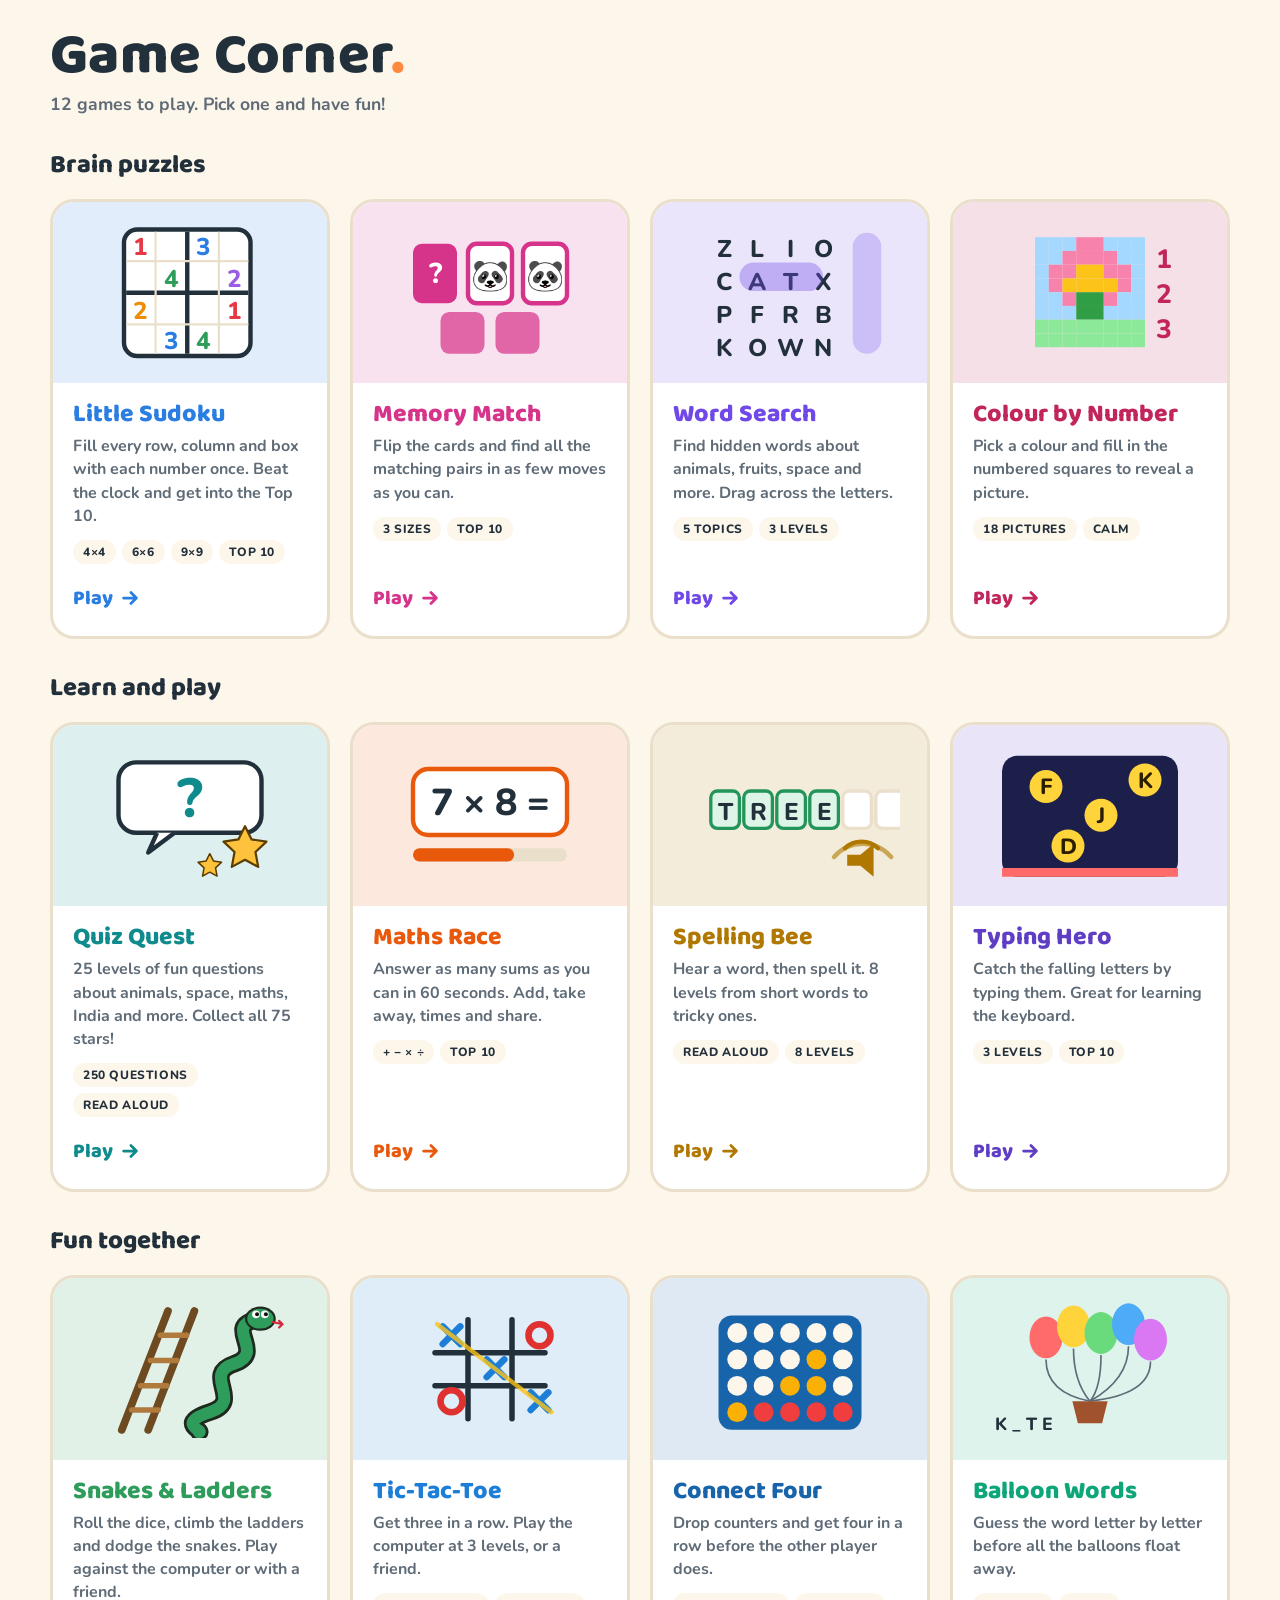
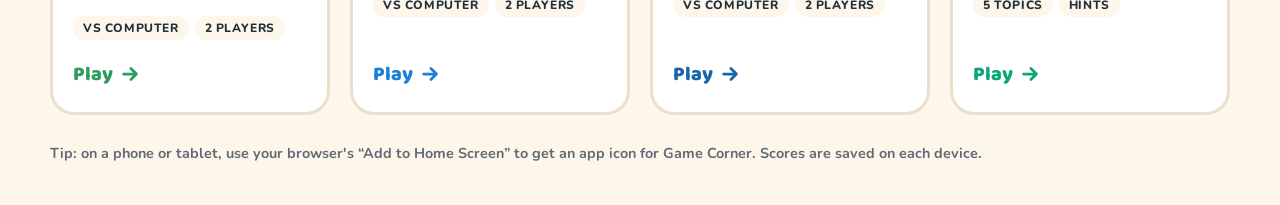
==== commit 73a636ff: "Menu: show site-wide total visits instead of per-device history Total comes from GoatCounter once a " ====
--- a/index.html
+++ b/index.html
@@ -2,7 +2,7 @@
 <html lang="en">
 <head>
 <meta charset="utf-8">
-<script id="gc-update">(function(){var cur="20261013071006";try{fetch("version.json?t="+Date.now(),{cache:"no-store"}).then(function(r){return r.json()}).then(function(j){if(!j||!j.v||j.v===cur)return;var u=new URL(location.href);if(u.searchParams.get("v")===j.v)return;u.searchParams.set("v",j.v);location.replace(u.toString());}).catch(function(){});}catch(e){}})();</script>
+<script id="gc-update">(function(){var cur="20261013071258";try{fetch("version.json?t="+Date.now(),{cache:"no-store"}).then(function(r){return r.json()}).then(function(j){if(!j||!j.v||j.v===cur)return;var u=new URL(location.href);if(u.searchParams.get("v")===j.v)return;u.searchParams.set("v",j.v);location.replace(u.toString());}).catch(function(){});}catch(e){}})();</script>
 <meta name="viewport" content="width=device-width, initial-scale=1, viewport-fit=cover">
 <meta name="theme-color" content="#0f8b8d">
 <title>Game Corner</title>
@@ -54,20 +54,11 @@
 @media (max-width:540px){.games{grid-template-columns:minmax(0,1fr)!important}}
 .memory{--c:#d6338a} .words{--c:#7048e8} .colour{--c:#c2255c} .maths{--c:#e8590c} .spell{--c:#b07800} .typing{--c:#5f3dc4} .balloon{--c:#0ca678} .ttt{--c:#1c7ed6} .c4{--c:#1864ab}
 @media (prefers-color-scheme: dark){.memory{--c:#ff6fb3} .words{--c:#a48bff} .colour{--c:#f06595} .maths{--c:#ff8c4a} .spell{--c:#ffc23d} .typing{--c:#9775fa} .balloon{--c:#38d9a9} .ttt{--c:#5aa9ff} .c4{--c:#4dabf7}}
-.hello{display:flex;flex-wrap:wrap;align-items:center;gap:12px 22px;background:var(--card);border:2px solid var(--line);border-radius:18px;padding:14px 18px}
-.hello .welcome{display:flex;flex-direction:column;gap:2px;min-width:0}
-.hello .welcome b{font-family:var(--display);font-size:1.25rem;line-height:1.2}
-.hello .welcome span{font-weight:700;color:var(--muted);font-size:.95rem}
+.hello{display:flex;align-items:center;gap:12px;background:var(--card);border:2px solid var(--line);border-radius:18px;padding:14px 18px}
 [hidden]{display:none!important}
-.recent{display:flex;flex-wrap:wrap;align-items:center;gap:8px;flex:1 1 300px;min-width:0}
-.recent .lbl{font-size:.72rem;font-weight:800;letter-spacing:.07em;text-transform:uppercase;color:var(--muted)}
-.recent a{display:inline-flex;align-items:baseline;gap:6px;padding:6px 12px;border-radius:999px;background:var(--bg);color:var(--ink);text-decoration:none;font-weight:800;font-size:.92rem;border:2px solid transparent}
-.recent a:hover{border-color:var(--accent)}
-.recent a small{font-weight:700;color:var(--muted);font-size:.78rem}
-.visits{display:flex;flex-direction:column;align-items:flex-end;margin-left:auto}
-.visits b{font-family:var(--display);font-size:1.5rem;line-height:1;font-variant-numeric:tabular-nums;color:var(--accent)}
-.visits span{font-size:.72rem;font-weight:800;letter-spacing:.07em;text-transform:uppercase;color:var(--muted)}
-@media (max-width:540px){.visits{margin-left:0;align-items:flex-start}}
+.visits{display:flex;align-items:baseline;gap:10px;flex-wrap:wrap}
+.visits b{font-family:var(--display);font-size:2rem;line-height:1;font-variant-numeric:tabular-nums;color:var(--accent)}
+.visits span{font-size:1rem;font-weight:800;color:var(--muted)}
 footer{font-size:.9rem;color:var(--muted);font-weight:700;line-height:1.5}
 @media (prefers-reduced-motion: reduce){*{transition:none!important}}
 </style>
@@ -79,16 +70,14 @@
     <p>12 games to play. Pick one and have fun!</p>
   </header>
 
-  <section class="hello" aria-label="Your visits">
-    <div class="welcome"><b id="helloTitle">Welcome!</b><span id="helloText">This is your first visit on this device.</span></div>
-    <div class="recent" id="recent" hidden><span class="lbl">Recently played</span></div>
-    <div class="visits" id="visits" hidden><b id="visitTotal">0</b><span>visits so far</span></div>
+  <section class="hello" id="hello" aria-label="Site visits" hidden data-gc="">
+    <div class="visits"><b id="visitTotal">…</b><span>total visits to Game Corner</span></div>
   </section>
 
   <section class="group">
     <h2 class="gh">Brain puzzles</h2>
     <nav class="games" aria-label="Brain puzzles">
-    <a class="game sudoku" href="sudoku.html?v=20261013071006">
+    <a class="game sudoku" href="sudoku.html?v=20261013071258">
       <div class="art" aria-hidden="true">
         <svg viewBox="0 0 200 125">
           <rect x="40" y="5" width="115" height="115" rx="12" fill="var(--card)" stroke="var(--ink)" stroke-width="4"/>
@@ -109,7 +98,7 @@
         <span class="play">Play <svg viewBox="0 0 24 24" fill="none" stroke="currentColor" stroke-width="3" stroke-linecap="round" stroke-linejoin="round"><path d="M5 12h14M13 6l6 6-6 6"/></svg></span>
       </div>
     </a>
-    <a class="game memory" href="memory-match.html?v=20261013071006">
+    <a class="game memory" href="memory-match.html?v=20261013071258">
       <div class="art" aria-hidden="true">
         <svg viewBox="0 0 200 125"><rect x="30" y="18" width="40" height="54" rx="8" fill="var(--c)"/><text x="50" y="54" font-family="Baloo 2, sans-serif" font-weight="800" text-anchor="middle" font-size="26" fill="#fff">?</text><rect x="80" y="18" width="40" height="54" rx="8" fill="var(--card)" stroke="var(--c)" stroke-width="4"/><text x="100" y="56" text-anchor="middle" font-size="28">🐼</text><rect x="130" y="18" width="40" height="54" rx="8" fill="var(--card)" stroke="var(--c)" stroke-width="4"/><text x="150" y="56" text-anchor="middle" font-size="28">🐼</text><rect x="55" y="80" width="40" height="38" rx="8" fill="var(--c)" opacity=".7"/><rect x="105" y="80" width="40" height="38" rx="8" fill="var(--c)" opacity=".7"/></svg>
       </div>
@@ -120,7 +109,7 @@
         <span class="play">Play <svg viewBox="0 0 24 24" fill="none" stroke="currentColor" stroke-width="3" stroke-linecap="round" stroke-linejoin="round"><path d="M5 12h14M13 6l6 6-6 6"/></svg></span>
       </div>
     </a>
-    <a class="game words" href="word-search.html?v=20261013071006">
+    <a class="game words" href="word-search.html?v=20261013071258">
       <div class="art" aria-hidden="true">
         <svg viewBox="0 0 200 125"><text x="40" y="30" font-family="Baloo 2, sans-serif" font-weight="800" text-anchor="middle" font-size="22" fill="var(--ink)">Z</text><text x="70" y="30" font-family="Baloo 2, sans-serif" font-weight="800" text-anchor="middle" font-size="22" fill="var(--ink)">L</text><text x="100" y="30" font-family="Baloo 2, sans-serif" font-weight="800" text-anchor="middle" font-size="22" fill="var(--ink)">I</text><text x="130" y="30" font-family="Baloo 2, sans-serif" font-weight="800" text-anchor="middle" font-size="22" fill="var(--ink)">O</text><text x="40" y="60" font-family="Baloo 2, sans-serif" font-weight="800" text-anchor="middle" font-size="22" fill="var(--ink)">C</text><text x="70" y="60" font-family="Baloo 2, sans-serif" font-weight="800" text-anchor="middle" font-size="22" fill="var(--ink)">A</text><text x="100" y="60" font-family="Baloo 2, sans-serif" font-weight="800" text-anchor="middle" font-size="22" fill="var(--ink)">T</text><text x="130" y="60" font-family="Baloo 2, sans-serif" font-weight="800" text-anchor="middle" font-size="22" fill="var(--ink)">X</text><text x="40" y="90" font-family="Baloo 2, sans-serif" font-weight="800" text-anchor="middle" font-size="22" fill="var(--ink)">P</text><text x="70" y="90" font-family="Baloo 2, sans-serif" font-weight="800" text-anchor="middle" font-size="22" fill="var(--ink)">F</text><text x="100" y="90" font-family="Baloo 2, sans-serif" font-weight="800" text-anchor="middle" font-size="22" fill="var(--ink)">R</text><text x="130" y="90" font-family="Baloo 2, sans-serif" font-weight="800" text-anchor="middle" font-size="22" fill="var(--ink)">B</text><text x="40" y="120" font-family="Baloo 2, sans-serif" font-weight="800" text-anchor="middle" font-size="22" fill="var(--ink)">K</text><text x="70" y="120" font-family="Baloo 2, sans-serif" font-weight="800" text-anchor="middle" font-size="22" fill="var(--ink)">O</text><text x="100" y="120" font-family="Baloo 2, sans-serif" font-weight="800" text-anchor="middle" font-size="22" fill="var(--ink)">W</text><text x="130" y="120" font-family="Baloo 2, sans-serif" font-weight="800" text-anchor="middle" font-size="22" fill="var(--ink)">N</text><rect x="54" y="35" width="76" height="26" rx="13" fill="var(--c)" opacity=".35"/><rect x="157" y="8" width="26" height="110" rx="13" fill="var(--c)" opacity=".25"/></svg>
       </div>
@@ -131,7 +120,7 @@
         <span class="play">Play <svg viewBox="0 0 24 24" fill="none" stroke="currentColor" stroke-width="3" stroke-linecap="round" stroke-linejoin="round"><path d="M5 12h14M13 6l6 6-6 6"/></svg></span>
       </div>
     </a>
-    <a class="game colour" href="colour-by-number.html?v=20261013071006">
+    <a class="game colour" href="colour-by-number.html?v=20261013071258">
       <div class="art" aria-hidden="true">
         <svg viewBox="0 0 200 125"><rect x="50.0" y="12.0" width="12.5" height="12.5" fill="#a5d8ff"/><rect x="62.5" y="12.0" width="12.5" height="12.5" fill="#a5d8ff"/><rect x="75.0" y="12.0" width="12.5" height="12.5" fill="#a5d8ff"/><rect x="87.5" y="12.0" width="12.5" height="12.5" fill="#f783ac"/><rect x="100.0" y="12.0" width="12.5" height="12.5" fill="#f783ac"/><rect x="112.5" y="12.0" width="12.5" height="12.5" fill="#a5d8ff"/><rect x="125.0" y="12.0" width="12.5" height="12.5" fill="#a5d8ff"/><rect x="137.5" y="12.0" width="12.5" height="12.5" fill="#a5d8ff"/><rect x="50.0" y="24.5" width="12.5" height="12.5" fill="#a5d8ff"/><rect x="62.5" y="24.5" width="12.5" height="12.5" fill="#a5d8ff"/><rect x="75.0" y="24.5" width="12.5" height="12.5" fill="#f783ac"/><rect x="87.5" y="24.5" width="12.5" height="12.5" fill="#f783ac"/><rect x="100.0" y="24.5" width="12.5" height="12.5" fill="#f783ac"/><rect x="112.5" y="24.5" width="12.5" height="12.5" fill="#f783ac"/><rect x="125.0" y="24.5" width="12.5" height="12.5" fill="#a5d8ff"/><rect x="137.5" y="24.5" width="12.5" height="12.5" fill="#a5d8ff"/><rect x="50.0" y="37.0" width="12.5" height="12.5" fill="#a5d8ff"/><rect x="62.5" y="37.0" width="12.5" height="12.5" fill="#f783ac"/><rect x="75.0" y="37.0" width="12.5" height="12.5" fill="#f783ac"/><rect x="87.5" y="37.0" width="12.5" height="12.5" fill="#fcc419"/><rect x="100.0" y="37.0" width="12.5" height="12.5" fill="#fcc419"/><rect x="112.5" y="37.0" width="12.5" height="12.5" fill="#f783ac"/><rect x="125.0" y="37.0" width="12.5" height="12.5" fill="#f783ac"/><rect x="137.5" y="37.0" width="12.5" height="12.5" fill="#a5d8ff"/><rect x="50.0" y="49.5" width="12.5" height="12.5" fill="#a5d8ff"/><rect x="62.5" y="49.5" width="12.5" height="12.5" fill="#f783ac"/><rect x="75.0" y="49.5" width="12.5" height="12.5" fill="#fcc419"/><rect x="87.5" y="49.5" width="12.5" height="12.5" fill="#fcc419"/><rect x="100.0" y="49.5" width="12.5" height="12.5" fill="#fcc419"/><rect x="112.5" y="49.5" width="12.5" height="12.5" fill="#fcc419"/><rect x="125.0" y="49.5" width="12.5" height="12.5" fill="#f783ac"/><rect x="137.5" y="49.5" width="12.5" height="12.5" fill="#a5d8ff"/><rect x="50.0" y="62.0" width="12.5" height="12.5" fill="#a5d8ff"/><rect x="62.5" y="62.0" width="12.5" height="12.5" fill="#a5d8ff"/><rect x="75.0" y="62.0" width="12.5" height="12.5" fill="#f783ac"/><rect x="87.5" y="62.0" width="12.5" height="12.5" fill="#2f9e44"/><rect x="100.0" y="62.0" width="12.5" height="12.5" fill="#2f9e44"/><rect x="112.5" y="62.0" width="12.5" height="12.5" fill="#f783ac"/><rect x="125.0" y="62.0" width="12.5" height="12.5" fill="#a5d8ff"/><rect x="137.5" y="62.0" width="12.5" height="12.5" fill="#a5d8ff"/><rect x="50.0" y="74.5" width="12.5" height="12.5" fill="#a5d8ff"/><rect x="62.5" y="74.5" width="12.5" height="12.5" fill="#a5d8ff"/><rect x="75.0" y="74.5" width="12.5" height="12.5" fill="#a5d8ff"/><rect x="87.5" y="74.5" width="12.5" height="12.5" fill="#2f9e44"/><rect x="100.0" y="74.5" width="12.5" height="12.5" fill="#2f9e44"/><rect x="112.5" y="74.5" width="12.5" height="12.5" fill="#a5d8ff"/><rect x="125.0" y="74.5" width="12.5" height="12.5" fill="#a5d8ff"/><rect x="137.5" y="74.5" width="12.5" height="12.5" fill="#a5d8ff"/><rect x="50.0" y="87.0" width="12.5" height="12.5" fill="#8ce99a"/><rect x="62.5" y="87.0" width="12.5" height="12.5" fill="#8ce99a"/><rect x="75.0" y="87.0" width="12.5" height="12.5" fill="#8ce99a"/><rect x="87.5" y="87.0" width="12.5" height="12.5" fill="#8ce99a"/><rect x="100.0" y="87.0" width="12.5" height="12.5" fill="#8ce99a"/><rect x="112.5" y="87.0" width="12.5" height="12.5" fill="#8ce99a"/><rect x="125.0" y="87.0" width="12.5" height="12.5" fill="#8ce99a"/><rect x="137.5" y="87.0" width="12.5" height="12.5" fill="#8ce99a"/><rect x="50.0" y="99.5" width="12.5" height="12.5" fill="#8ce99a"/><rect x="62.5" y="99.5" width="12.5" height="12.5" fill="#8ce99a"/><rect x="75.0" y="99.5" width="12.5" height="12.5" fill="#8ce99a"/><rect x="87.5" y="99.5" width="12.5" height="12.5" fill="#8ce99a"/><rect x="100.0" y="99.5" width="12.5" height="12.5" fill="#8ce99a"/><rect x="112.5" y="99.5" width="12.5" height="12.5" fill="#8ce99a"/><rect x="125.0" y="99.5" width="12.5" height="12.5" fill="#8ce99a"/><rect x="137.5" y="99.5" width="12.5" height="12.5" fill="#8ce99a"/><text x="167" y="40" font-family="Baloo 2, sans-serif" font-weight="800" text-anchor="middle" font-size="24" fill="var(--c)">1</text><text x="167" y="72" font-family="Baloo 2, sans-serif" font-weight="800" text-anchor="middle" font-size="24" fill="var(--c)">2</text><text x="167" y="104" font-family="Baloo 2, sans-serif" font-weight="800" text-anchor="middle" font-size="24" fill="var(--c)">3</text></svg>
       </div>
@@ -147,7 +136,7 @@
   <section class="group">
     <h2 class="gh">Learn and play</h2>
     <nav class="games" aria-label="Learn and play">
-    <a class="game quiz" href="quiz-quest.html?v=20261013071006">
+    <a class="game quiz" href="quiz-quest.html?v=20261013071258">
       <div class="art" aria-hidden="true">
         <svg viewBox="0 0 200 125">
           <rect x="35" y="14" width="130" height="64" rx="16" fill="var(--card)" stroke="var(--ink)" stroke-width="4"/>
@@ -164,7 +153,7 @@
         <span class="play">Play <svg viewBox="0 0 24 24" fill="none" stroke="currentColor" stroke-width="3" stroke-linecap="round" stroke-linejoin="round"><path d="M5 12h14M13 6l6 6-6 6"/></svg></span>
       </div>
     </a>
-    <a class="game maths" href="maths-race.html?v=20261013071006">
+    <a class="game maths" href="maths-race.html?v=20261013071258">
       <div class="art" aria-hidden="true">
         <svg viewBox="0 0 200 125"><rect x="30" y="20" width="140" height="60" rx="14" fill="var(--card)" stroke="var(--c)" stroke-width="4"/><text x="100" y="62" font-family="Baloo 2, sans-serif" font-weight="800" text-anchor="middle" font-size="34" fill="var(--ink)">7 × 8 =</text><rect x="30" y="92" width="140" height="12" rx="6" fill="var(--line)"/><rect x="30" y="92" width="92" height="12" rx="6" fill="var(--c)"/></svg>
       </div>
@@ -175,7 +164,7 @@
         <span class="play">Play <svg viewBox="0 0 24 24" fill="none" stroke="currentColor" stroke-width="3" stroke-linecap="round" stroke-linejoin="round"><path d="M5 12h14M13 6l6 6-6 6"/></svg></span>
       </div>
     </a>
-    <a class="game spell" href="spelling-bee.html?v=20261013071006">
+    <a class="game spell" href="spelling-bee.html?v=20261013071258">
       <div class="art" aria-hidden="true">
         <svg viewBox="0 0 200 125"><rect x="28" y="40" width="26" height="34" rx="6" fill="var(--goodBg,#dcf5e6)" stroke="#23945a" stroke-width="3"/><text x="41" y="66" font-family="Baloo 2, sans-serif" font-weight="800" text-anchor="middle" font-size="22" fill="var(--ink)">T</text><rect x="58" y="40" width="26" height="34" rx="6" fill="var(--goodBg,#dcf5e6)" stroke="#23945a" stroke-width="3"/><text x="71" y="66" font-family="Baloo 2, sans-serif" font-weight="800" text-anchor="middle" font-size="22" fill="var(--ink)">R</text><rect x="88" y="40" width="26" height="34" rx="6" fill="var(--goodBg,#dcf5e6)" stroke="#23945a" stroke-width="3"/><text x="101" y="66" font-family="Baloo 2, sans-serif" font-weight="800" text-anchor="middle" font-size="22" fill="var(--ink)">E</text><rect x="118" y="40" width="26" height="34" rx="6" fill="var(--goodBg,#dcf5e6)" stroke="#23945a" stroke-width="3"/><text x="131" y="66" font-family="Baloo 2, sans-serif" font-weight="800" text-anchor="middle" font-size="22" fill="var(--ink)">E</text><rect x="148" y="40" width="26" height="34" rx="6" fill="var(--card)" stroke="var(--line)" stroke-width="3"/><text x="161" y="66" font-family="Baloo 2, sans-serif" font-weight="800" text-anchor="middle" font-size="22" fill="var(--ink)"> </text><rect x="178" y="40" width="26" height="34" rx="6" fill="var(--card)" stroke="var(--line)" stroke-width="3"/><text x="191" y="66" font-family="Baloo 2, sans-serif" font-weight="800" text-anchor="middle" font-size="22" fill="var(--ink)"> </text><path d="M150 92c8-8 22-8 30 0" fill="none" stroke="var(--c)" stroke-width="4" stroke-linecap="round"/><path d="M140 100c14-16 38-16 52 0" fill="none" stroke="var(--c)" stroke-width="4" stroke-linecap="round" opacity=".6"/><path d="M152 108h12l12 10v-30l-12 10h-12z" fill="var(--c)"/></svg>
       </div>
@@ -186,7 +175,7 @@
         <span class="play">Play <svg viewBox="0 0 24 24" fill="none" stroke="currentColor" stroke-width="3" stroke-linecap="round" stroke-linejoin="round"><path d="M5 12h14M13 6l6 6-6 6"/></svg></span>
       </div>
     </a>
-    <a class="game typing" href="typing-hero.html?v=20261013071006">
+    <a class="game typing" href="typing-hero.html?v=20261013071258">
       <div class="art" aria-hidden="true">
         <svg viewBox="0 0 200 125"><rect x="20" y="8" width="160" height="110" rx="14" fill="#1b1f4a"/><circle cx="60" cy="36" r="15" fill="#ffd43b"/><text x="60" y="43" font-family="Baloo 2, sans-serif" font-weight="800" text-anchor="middle" font-size="20" fill="#2b1d00">F</text><circle cx="110" cy="62" r="15" fill="#ffd43b"/><text x="110" y="69" font-family="Baloo 2, sans-serif" font-weight="800" text-anchor="middle" font-size="20" fill="#2b1d00">J</text><circle cx="150" cy="30" r="15" fill="#ffd43b"/><text x="150" y="37" font-family="Baloo 2, sans-serif" font-weight="800" text-anchor="middle" font-size="20" fill="#2b1d00">K</text><circle cx="80" cy="90" r="15" fill="#ffd43b"/><text x="80" y="97" font-family="Baloo 2, sans-serif" font-weight="800" text-anchor="middle" font-size="20" fill="#2b1d00">D</text><rect x="20" y="110" width="160" height="8" fill="#ff6b6b"/></svg>
       </div>
@@ -202,7 +191,7 @@
   <section class="group">
     <h2 class="gh">Fun together</h2>
     <nav class="games" aria-label="Fun together">
-    <a class="game snakes" href="snakes-ladders.html?v=20261013071006">
+    <a class="game snakes" href="snakes-ladders.html?v=20261013071258">
       <div class="art" aria-hidden="true">
         <svg viewBox="0 0 200 125">
           <g stroke="#6e4a20" stroke-width="7" stroke-linecap="round"><path d="M38 118L80 10M62 118L104 10"/></g>
@@ -222,7 +211,7 @@
         <span class="play">Play <svg viewBox="0 0 24 24" fill="none" stroke="currentColor" stroke-width="3" stroke-linecap="round" stroke-linejoin="round"><path d="M5 12h14M13 6l6 6-6 6"/></svg></span>
       </div>
     </a>
-    <a class="game ttt" href="tic-tac-toe.html?v=20261013071006">
+    <a class="game ttt" href="tic-tac-toe.html?v=20261013071258">
       <div class="art" aria-hidden="true">
         <svg viewBox="0 0 200 125"><path d="M80 18v90M120 18v90M50 48h100M50 78h100" stroke="var(--ink)" stroke-width="5" stroke-linecap="round"/><path d="M57 24l16 16M73 24l-16 16M97 54l16 16M113 54l-16 16M137 84l16 16M153 84l-16 16" stroke="#1c7ed6" stroke-width="6" stroke-linecap="round"/><circle cx="145" cy="32" r="10" fill="none" stroke="#e03131" stroke-width="6"/><circle cx="65" cy="92" r="10" fill="none" stroke="#e03131" stroke-width="6"/><path d="M52 22L156 102" stroke="#fcc419" stroke-width="4" stroke-linecap="round" opacity=".8"/></svg>
       </div>
@@ -233,7 +222,7 @@
         <span class="play">Play <svg viewBox="0 0 24 24" fill="none" stroke="currentColor" stroke-width="3" stroke-linecap="round" stroke-linejoin="round"><path d="M5 12h14M13 6l6 6-6 6"/></svg></span>
       </div>
     </a>
-    <a class="game c4" href="connect-four.html?v=20261013071006">
+    <a class="game c4" href="connect-four.html?v=20261013071258">
       <div class="art" aria-hidden="true">
         <svg viewBox="0 0 200 125"><rect x="35" y="14" width="130" height="104" rx="12" fill="#1864ab"/><circle cx="52" cy="30" r="9" fill="var(--bg)"/><circle cx="76" cy="30" r="9" fill="var(--bg)"/><circle cx="100" cy="30" r="9" fill="var(--bg)"/><circle cx="124" cy="30" r="9" fill="var(--bg)"/><circle cx="148" cy="30" r="9" fill="var(--bg)"/><circle cx="52" cy="54" r="9" fill="var(--bg)"/><circle cx="76" cy="54" r="9" fill="var(--bg)"/><circle cx="100" cy="54" r="9" fill="var(--bg)"/><circle cx="124" cy="54" r="9" fill="#fab005"/><circle cx="148" cy="54" r="9" fill="var(--bg)"/><circle cx="52" cy="78" r="9" fill="var(--bg)"/><circle cx="76" cy="78" r="9" fill="var(--bg)"/><circle cx="100" cy="78" r="9" fill="#fab005"/><circle cx="124" cy="78" r="9" fill="#fab005"/><circle cx="148" cy="78" r="9" fill="var(--bg)"/><circle cx="52" cy="102" r="9" fill="#fab005"/><circle cx="76" cy="102" r="9" fill="#f03e3e"/><circle cx="100" cy="102" r="9" fill="#f03e3e"/><circle cx="124" cy="102" r="9" fill="#f03e3e"/><circle cx="148" cy="102" r="9" fill="#f03e3e"/></svg>
       </div>
@@ -244,7 +233,7 @@
         <span class="play">Play <svg viewBox="0 0 24 24" fill="none" stroke="currentColor" stroke-width="3" stroke-linecap="round" stroke-linejoin="round"><path d="M5 12h14M13 6l6 6-6 6"/></svg></span>
       </div>
     </a>
-    <a class="game balloon" href="balloon-words.html?v=20261013071006">
+    <a class="game balloon" href="balloon-words.html?v=20261013071258">
       <div class="art" aria-hidden="true">
         <svg viewBox="0 0 200 125"><path d="M60 54 Q60 84 100 92" stroke="var(--muted)" stroke-width="1.5" fill="none"/><ellipse cx="60" cy="34" rx="15" ry="19" fill="#ff6b6b"/><path d="M85 44 Q85 74 100 92" stroke="var(--muted)" stroke-width="1.5" fill="none"/><ellipse cx="85" cy="24" rx="15" ry="19" fill="#ffd43b"/><path d="M110 50 Q110 80 100 92" stroke="var(--muted)" stroke-width="1.5" fill="none"/><ellipse cx="110" cy="30" rx="15" ry="19" fill="#69db7c"/><path d="M135 42 Q135 72 100 92" stroke="var(--muted)" stroke-width="1.5" fill="none"/><ellipse cx="135" cy="22" rx="15" ry="19" fill="#4dabf7"/><path d="M155 56 Q155 86 100 92" stroke="var(--muted)" stroke-width="1.5" fill="none"/><ellipse cx="155" cy="36" rx="15" ry="19" fill="#da77f2"/><path d="M84 92h32l-5 20h-22z" fill="#a0522d"/><text x="40" y="118" font-family="Baloo 2, sans-serif" font-weight="800" text-anchor="middle" font-size="16" fill="var(--ink)">K _ T E</text></svg>
       </div>
@@ -262,37 +251,13 @@
 </div>
 <script>
 (function(){
-  /* Visit history kept only in this browser. */
-  function get(k,d){ try{ var v=JSON.parse(localStorage.getItem(k)); return v==null?d:v; }catch(e){ return d; } }
-  function set(k,v){ try{ localStorage.setItem(k,JSON.stringify(v)); }catch(e){} }
-  function when(t){
-    var now=Date.now(), s=(now-t)/1000, d=new Date(t);
-    var time=d.toLocaleTimeString('en-IN',{hour:'numeric',minute:'2-digit'});
-    if(s<60) return 'just now';
-    if(s<3600) return Math.floor(s/60)+' min ago';
-    var today=new Date(); today.setHours(0,0,0,0);
-    if(t>=today.getTime()) return Math.floor(s/3600)+(s<7200?' hour ago':' hours ago');
-    if(t>=today.getTime()-864e5) return 'yesterday, '+time;
-    return d.toLocaleDateString('en-IN',{day:'numeric',month:'short'})+', '+time;
-  }
-  var now=Date.now(), v=get('gc-visit',null), prev=null;
-  if(v && v.last){ prev = (now - v.last > 30*60*1000) ? v.last : (v.prev||null); }
-  set('gc-visit',{last:now, prev:prev});
-  if(v && v.last){
-    document.getElementById('helloTitle').textContent='Welcome back!';
-    document.getElementById('helloText').textContent = prev ? 'Your last visit was '+when(prev)+'.' : 'Good to see you again.';
-  }
-  var recent=get('gc-recent',[]), box=document.getElementById('recent');
-  if(Array.isArray(recent) && recent.length){
-    recent.slice(0,4).forEach(function(r){
-      if(!r||!r.p||!/^[\w-]+\.html$/.test(r.p)) return;
-      var a=document.createElement('a'); a.href=r.p;
-      var n=document.createElement('span'); n.textContent=(r.t||r.p).replace(/^Game Corner\s*·\s*/,'');
-      var s=document.createElement('small'); s.textContent=when(r.at);
-      a.appendChild(n); a.appendChild(s); box.appendChild(a);
-    });
-    box.hidden = box.children.length<2;
-  }
+  /* Total visits from everyone, read from GoatCounter's public counter. */
+  var box=document.getElementById('hello'), code=box.getAttribute('data-gc');
+  if(!code) return;
+  fetch('https://'+code+'.goatcounter.com/counter/TOTAL.json',{cache:'no-store'})
+    .then(function(r){ if(!r.ok) throw 0; return r.json(); })
+    .then(function(j){ if(!j||j.count==null) return; document.getElementById('visitTotal').textContent=String(j.count).replace(/[  \s]/g,','); box.hidden=false; })
+    .catch(function(){});
 })();
 </script>
 </body>
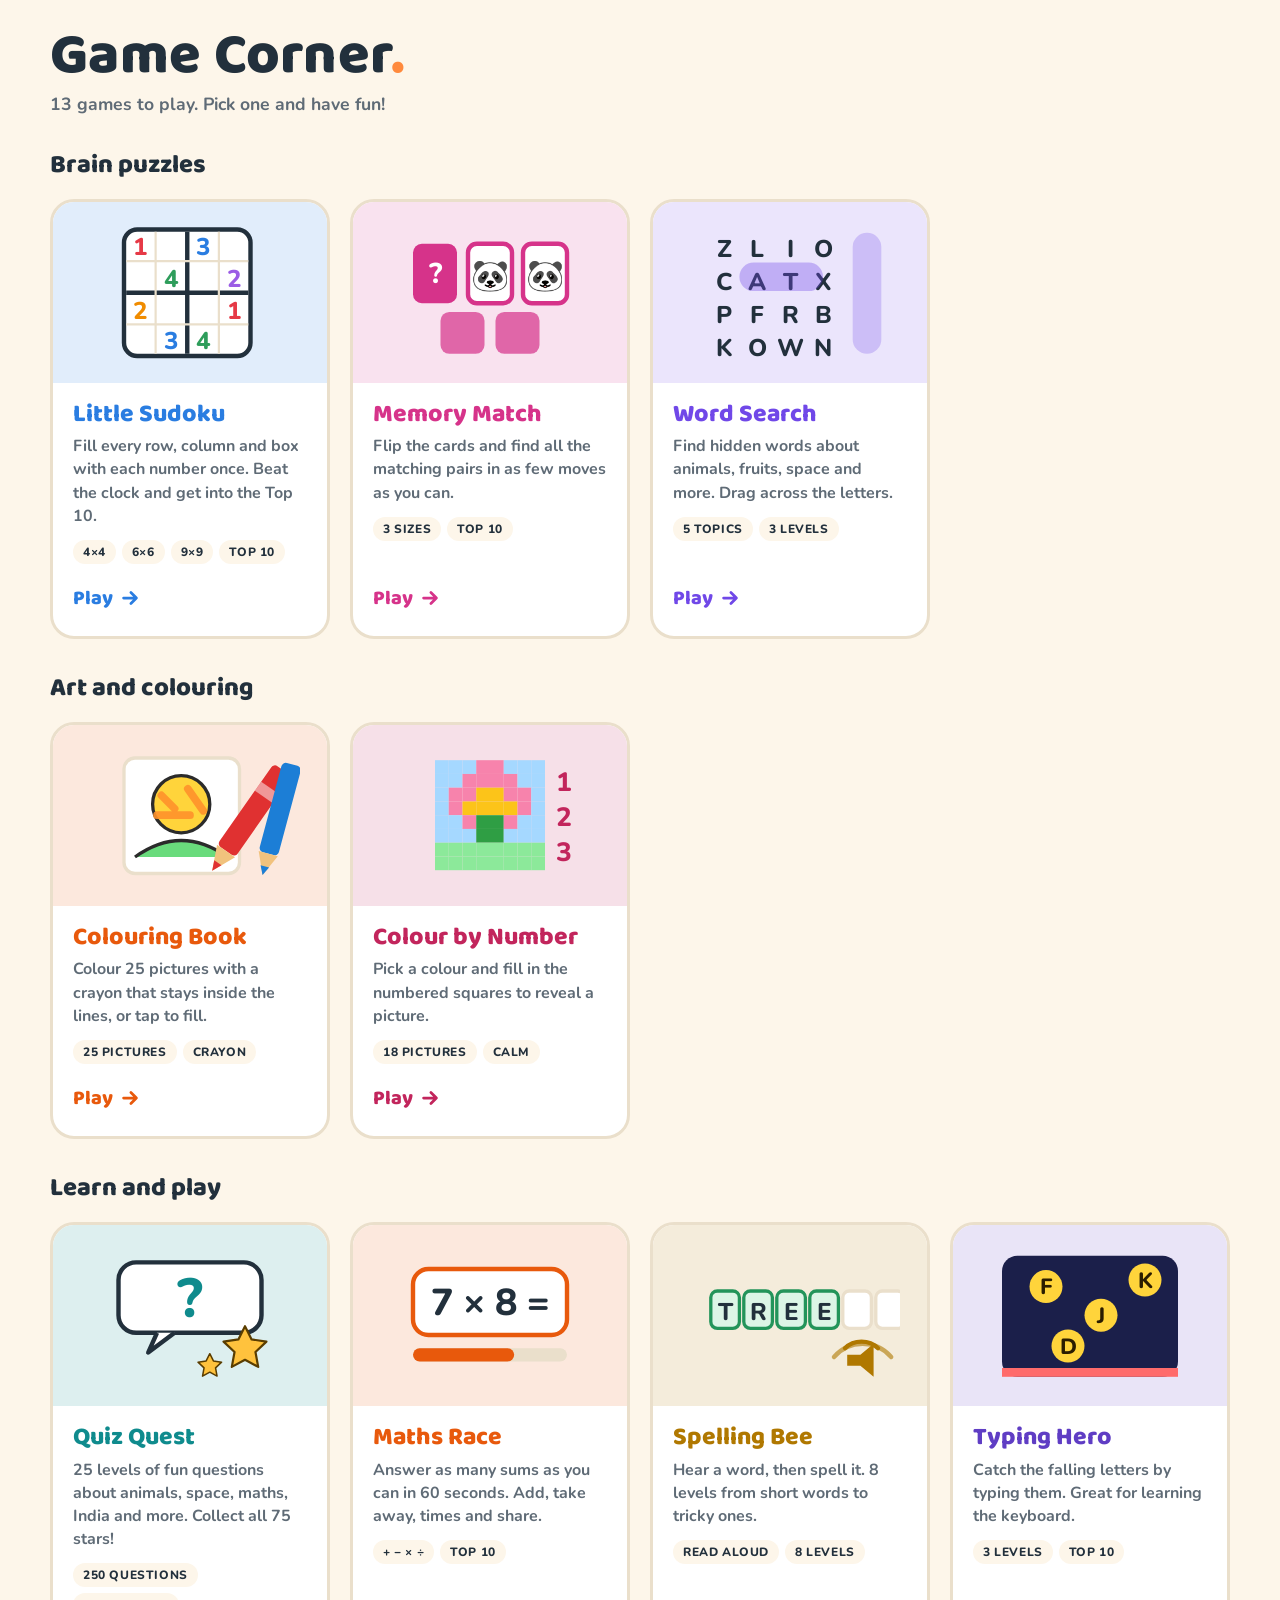
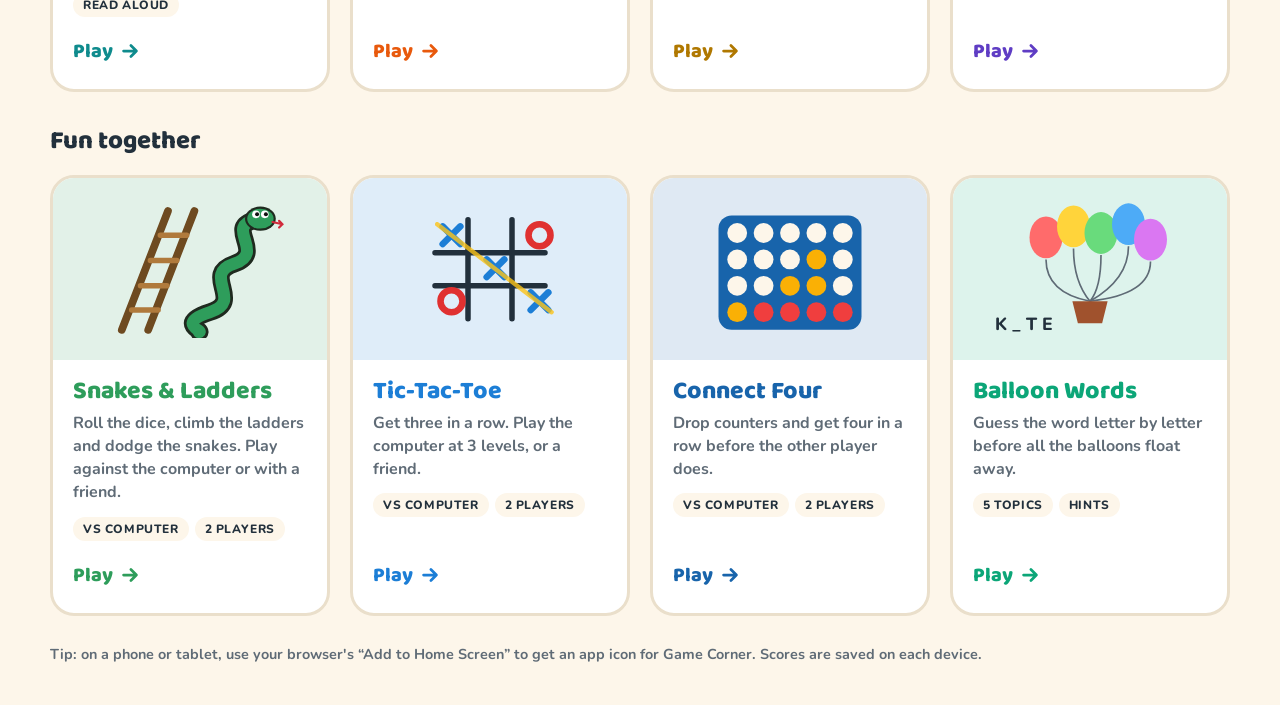
==== commit d6896d1e: "Add Colouring Book: 25 drawings, crayon colouring inside the lines, tap-to-fill Menu gets an 'Art an" ====
--- a/index.html
+++ b/index.html
@@ -2,7 +2,8 @@
 <html lang="en">
 <head>
 <meta charset="utf-8">
-<script id="gc-update">(function(){var cur="20261013071258";try{fetch("version.json?t="+Date.now(),{cache:"no-store"}).then(function(r){return r.json()}).then(function(j){if(!j||!j.v||j.v===cur)return;var u=new URL(location.href);if(u.searchParams.get("v")===j.v)return;u.searchParams.set("v",j.v);location.replace(u.toString());}).catch(function(){});}catch(e){}})();</script>
+<script id="gc-update">(function(){var cur="20261017053935";try{fetch("version.json?t="+Date.now(),{cache:"no-store"}).then(function(r){return r.json()}).then(function(j){if(!j||!j.v||j.v===cur)return;var u=new URL(location.href);if(u.searchParams.get("v")===j.v)return;u.searchParams.set("v",j.v);location.replace(u.toString());}).catch(function(){});}catch(e){}})();</script>
+<script id="gc-count" data-goatcounter="https://kingsreuben.goatcounter.com/count" async src="https://gc.zgo.at/count.js"></script>
 <meta name="viewport" content="width=device-width, initial-scale=1, viewport-fit=cover">
 <meta name="theme-color" content="#0f8b8d">
 <title>Game Corner</title>
@@ -52,8 +53,8 @@
 .games .info h2{font-size:1.55rem}
 @media (max-width:980px){.games{grid-template-columns:repeat(2,minmax(0,1fr))!important}}
 @media (max-width:540px){.games{grid-template-columns:minmax(0,1fr)!important}}
-.memory{--c:#d6338a} .words{--c:#7048e8} .colour{--c:#c2255c} .maths{--c:#e8590c} .spell{--c:#b07800} .typing{--c:#5f3dc4} .balloon{--c:#0ca678} .ttt{--c:#1c7ed6} .c4{--c:#1864ab}
-@media (prefers-color-scheme: dark){.memory{--c:#ff6fb3} .words{--c:#a48bff} .colour{--c:#f06595} .maths{--c:#ff8c4a} .spell{--c:#ffc23d} .typing{--c:#9775fa} .balloon{--c:#38d9a9} .ttt{--c:#5aa9ff} .c4{--c:#4dabf7}}
+.colouring{--c:#e8590c} .memory{--c:#d6338a} .words{--c:#7048e8} .colour{--c:#c2255c} .maths{--c:#e8590c} .spell{--c:#b07800} .typing{--c:#5f3dc4} .balloon{--c:#0ca678} .ttt{--c:#1c7ed6} .c4{--c:#1864ab}
+@media (prefers-color-scheme: dark){.colouring{--c:#ff8c4a} .memory{--c:#ff6fb3} .words{--c:#a48bff} .colour{--c:#f06595} .maths{--c:#ff8c4a} .spell{--c:#ffc23d} .typing{--c:#9775fa} .balloon{--c:#38d9a9} .ttt{--c:#5aa9ff} .c4{--c:#4dabf7}}
 .hello{display:flex;align-items:center;gap:12px;background:var(--card);border:2px solid var(--line);border-radius:18px;padding:14px 18px}
 [hidden]{display:none!important}
 .visits{display:flex;align-items:baseline;gap:10px;flex-wrap:wrap}
@@ -67,17 +68,17 @@
 <div class="wrap">
   <header>
     <h1>Game Corner<span class="dot">.</span></h1>
-    <p>12 games to play. Pick one and have fun!</p>
+    <p>13 games to play. Pick one and have fun!</p>
   </header>
 
-  <section class="hello" id="hello" aria-label="Site visits" hidden data-gc="">
+  <section class="hello" id="hello" aria-label="Site visits" hidden data-gc="kingsreuben">
     <div class="visits"><b id="visitTotal">…</b><span>total visits to Game Corner</span></div>
   </section>
 
   <section class="group">
     <h2 class="gh">Brain puzzles</h2>
     <nav class="games" aria-label="Brain puzzles">
-    <a class="game sudoku" href="sudoku.html?v=20261013071258">
+    <a class="game sudoku" href="sudoku.html?v=20261017053935">
       <div class="art" aria-hidden="true">
         <svg viewBox="0 0 200 125">
           <rect x="40" y="5" width="115" height="115" rx="12" fill="var(--card)" stroke="var(--ink)" stroke-width="4"/>
@@ -98,7 +99,7 @@
         <span class="play">Play <svg viewBox="0 0 24 24" fill="none" stroke="currentColor" stroke-width="3" stroke-linecap="round" stroke-linejoin="round"><path d="M5 12h14M13 6l6 6-6 6"/></svg></span>
       </div>
     </a>
-    <a class="game memory" href="memory-match.html?v=20261013071258">
+    <a class="game memory" href="memory-match.html?v=20261017053935">
       <div class="art" aria-hidden="true">
         <svg viewBox="0 0 200 125"><rect x="30" y="18" width="40" height="54" rx="8" fill="var(--c)"/><text x="50" y="54" font-family="Baloo 2, sans-serif" font-weight="800" text-anchor="middle" font-size="26" fill="#fff">?</text><rect x="80" y="18" width="40" height="54" rx="8" fill="var(--card)" stroke="var(--c)" stroke-width="4"/><text x="100" y="56" text-anchor="middle" font-size="28">🐼</text><rect x="130" y="18" width="40" height="54" rx="8" fill="var(--card)" stroke="var(--c)" stroke-width="4"/><text x="150" y="56" text-anchor="middle" font-size="28">🐼</text><rect x="55" y="80" width="40" height="38" rx="8" fill="var(--c)" opacity=".7"/><rect x="105" y="80" width="40" height="38" rx="8" fill="var(--c)" opacity=".7"/></svg>
       </div>
@@ -109,7 +110,7 @@
         <span class="play">Play <svg viewBox="0 0 24 24" fill="none" stroke="currentColor" stroke-width="3" stroke-linecap="round" stroke-linejoin="round"><path d="M5 12h14M13 6l6 6-6 6"/></svg></span>
       </div>
     </a>
-    <a class="game words" href="word-search.html?v=20261013071258">
+    <a class="game words" href="word-search.html?v=20261017053935">
       <div class="art" aria-hidden="true">
         <svg viewBox="0 0 200 125"><text x="40" y="30" font-family="Baloo 2, sans-serif" font-weight="800" text-anchor="middle" font-size="22" fill="var(--ink)">Z</text><text x="70" y="30" font-family="Baloo 2, sans-serif" font-weight="800" text-anchor="middle" font-size="22" fill="var(--ink)">L</text><text x="100" y="30" font-family="Baloo 2, sans-serif" font-weight="800" text-anchor="middle" font-size="22" fill="var(--ink)">I</text><text x="130" y="30" font-family="Baloo 2, sans-serif" font-weight="800" text-anchor="middle" font-size="22" fill="var(--ink)">O</text><text x="40" y="60" font-family="Baloo 2, sans-serif" font-weight="800" text-anchor="middle" font-size="22" fill="var(--ink)">C</text><text x="70" y="60" font-family="Baloo 2, sans-serif" font-weight="800" text-anchor="middle" font-size="22" fill="var(--ink)">A</text><text x="100" y="60" font-family="Baloo 2, sans-serif" font-weight="800" text-anchor="middle" font-size="22" fill="var(--ink)">T</text><text x="130" y="60" font-family="Baloo 2, sans-serif" font-weight="800" text-anchor="middle" font-size="22" fill="var(--ink)">X</text><text x="40" y="90" font-family="Baloo 2, sans-serif" font-weight="800" text-anchor="middle" font-size="22" fill="var(--ink)">P</text><text x="70" y="90" font-family="Baloo 2, sans-serif" font-weight="800" text-anchor="middle" font-size="22" fill="var(--ink)">F</text><text x="100" y="90" font-family="Baloo 2, sans-serif" font-weight="800" text-anchor="middle" font-size="22" fill="var(--ink)">R</text><text x="130" y="90" font-family="Baloo 2, sans-serif" font-weight="800" text-anchor="middle" font-size="22" fill="var(--ink)">B</text><text x="40" y="120" font-family="Baloo 2, sans-serif" font-weight="800" text-anchor="middle" font-size="22" fill="var(--ink)">K</text><text x="70" y="120" font-family="Baloo 2, sans-serif" font-weight="800" text-anchor="middle" font-size="22" fill="var(--ink)">O</text><text x="100" y="120" font-family="Baloo 2, sans-serif" font-weight="800" text-anchor="middle" font-size="22" fill="var(--ink)">W</text><text x="130" y="120" font-family="Baloo 2, sans-serif" font-weight="800" text-anchor="middle" font-size="22" fill="var(--ink)">N</text><rect x="54" y="35" width="76" height="26" rx="13" fill="var(--c)" opacity=".35"/><rect x="157" y="8" width="26" height="110" rx="13" fill="var(--c)" opacity=".25"/></svg>
       </div>
@@ -120,7 +121,23 @@
         <span class="play">Play <svg viewBox="0 0 24 24" fill="none" stroke="currentColor" stroke-width="3" stroke-linecap="round" stroke-linejoin="round"><path d="M5 12h14M13 6l6 6-6 6"/></svg></span>
       </div>
     </a>
-    <a class="game colour" href="colour-by-number.html?v=20261013071258">
+    </nav>
+  </section>
+  <section class="group">
+    <h2 class="gh">Art and colouring</h2>
+    <nav class="games" aria-label="Art and colouring">
+    <a class="game colouring" href="colouring.html?v=20261017053935">
+      <div class="art" aria-hidden="true">
+        <svg viewBox="0 0 200 125"><rect x="40" y="10" width="105" height="105" rx="10" fill="#fff" stroke="var(--line)" stroke-width="3"/><circle cx="92" cy="52" r="26" fill="#ffd43b" stroke="#2b2b2b" stroke-width="3"/><path d="M50 100q42-30 84 0" fill="#69db7c" stroke="#2b2b2b" stroke-width="3"/><path d="M74 44l12 12M98 38l14 20M70 62l30 0" stroke="#ff922b" stroke-width="7" stroke-linecap="round" opacity=".9"/><g transform="rotate(35 150 70)"><rect x="140" y="10" width="20" height="90" rx="4" fill="#e03131"/><rect x="140" y="30" width="20" height="10" fill="#fff" opacity=".5"/><polygon points="140,100 160,100 150,122" fill="#f1c27d"/><polygon points="146,113 154,113 150,122" fill="#e03131"/></g><g transform="rotate(15 180 60)"><rect x="172" y="14" width="18" height="84" rx="4" fill="#1c7ed6"/><polygon points="172,98 190,98 181,118" fill="#f1c27d"/><polygon points="177,110 185,110 181,118" fill="#1c7ed6"/></g></svg>
+      </div>
+      <div class="info">
+        <h2>Colouring Book</h2>
+        <p>Colour 25 pictures with a crayon that stays inside the lines, or tap to fill.</p>
+        <div class="tags"><span>25 pictures</span><span>Crayon</span></div>
+        <span class="play">Play <svg viewBox="0 0 24 24" fill="none" stroke="currentColor" stroke-width="3" stroke-linecap="round" stroke-linejoin="round"><path d="M5 12h14M13 6l6 6-6 6"/></svg></span>
+      </div>
+    </a>
+    <a class="game colour" href="colour-by-number.html?v=20261017053935">
       <div class="art" aria-hidden="true">
         <svg viewBox="0 0 200 125"><rect x="50.0" y="12.0" width="12.5" height="12.5" fill="#a5d8ff"/><rect x="62.5" y="12.0" width="12.5" height="12.5" fill="#a5d8ff"/><rect x="75.0" y="12.0" width="12.5" height="12.5" fill="#a5d8ff"/><rect x="87.5" y="12.0" width="12.5" height="12.5" fill="#f783ac"/><rect x="100.0" y="12.0" width="12.5" height="12.5" fill="#f783ac"/><rect x="112.5" y="12.0" width="12.5" height="12.5" fill="#a5d8ff"/><rect x="125.0" y="12.0" width="12.5" height="12.5" fill="#a5d8ff"/><rect x="137.5" y="12.0" width="12.5" height="12.5" fill="#a5d8ff"/><rect x="50.0" y="24.5" width="12.5" height="12.5" fill="#a5d8ff"/><rect x="62.5" y="24.5" width="12.5" height="12.5" fill="#a5d8ff"/><rect x="75.0" y="24.5" width="12.5" height="12.5" fill="#f783ac"/><rect x="87.5" y="24.5" width="12.5" height="12.5" fill="#f783ac"/><rect x="100.0" y="24.5" width="12.5" height="12.5" fill="#f783ac"/><rect x="112.5" y="24.5" width="12.5" height="12.5" fill="#f783ac"/><rect x="125.0" y="24.5" width="12.5" height="12.5" fill="#a5d8ff"/><rect x="137.5" y="24.5" width="12.5" height="12.5" fill="#a5d8ff"/><rect x="50.0" y="37.0" width="12.5" height="12.5" fill="#a5d8ff"/><rect x="62.5" y="37.0" width="12.5" height="12.5" fill="#f783ac"/><rect x="75.0" y="37.0" width="12.5" height="12.5" fill="#f783ac"/><rect x="87.5" y="37.0" width="12.5" height="12.5" fill="#fcc419"/><rect x="100.0" y="37.0" width="12.5" height="12.5" fill="#fcc419"/><rect x="112.5" y="37.0" width="12.5" height="12.5" fill="#f783ac"/><rect x="125.0" y="37.0" width="12.5" height="12.5" fill="#f783ac"/><rect x="137.5" y="37.0" width="12.5" height="12.5" fill="#a5d8ff"/><rect x="50.0" y="49.5" width="12.5" height="12.5" fill="#a5d8ff"/><rect x="62.5" y="49.5" width="12.5" height="12.5" fill="#f783ac"/><rect x="75.0" y="49.5" width="12.5" height="12.5" fill="#fcc419"/><rect x="87.5" y="49.5" width="12.5" height="12.5" fill="#fcc419"/><rect x="100.0" y="49.5" width="12.5" height="12.5" fill="#fcc419"/><rect x="112.5" y="49.5" width="12.5" height="12.5" fill="#fcc419"/><rect x="125.0" y="49.5" width="12.5" height="12.5" fill="#f783ac"/><rect x="137.5" y="49.5" width="12.5" height="12.5" fill="#a5d8ff"/><rect x="50.0" y="62.0" width="12.5" height="12.5" fill="#a5d8ff"/><rect x="62.5" y="62.0" width="12.5" height="12.5" fill="#a5d8ff"/><rect x="75.0" y="62.0" width="12.5" height="12.5" fill="#f783ac"/><rect x="87.5" y="62.0" width="12.5" height="12.5" fill="#2f9e44"/><rect x="100.0" y="62.0" width="12.5" height="12.5" fill="#2f9e44"/><rect x="112.5" y="62.0" width="12.5" height="12.5" fill="#f783ac"/><rect x="125.0" y="62.0" width="12.5" height="12.5" fill="#a5d8ff"/><rect x="137.5" y="62.0" width="12.5" height="12.5" fill="#a5d8ff"/><rect x="50.0" y="74.5" width="12.5" height="12.5" fill="#a5d8ff"/><rect x="62.5" y="74.5" width="12.5" height="12.5" fill="#a5d8ff"/><rect x="75.0" y="74.5" width="12.5" height="12.5" fill="#a5d8ff"/><rect x="87.5" y="74.5" width="12.5" height="12.5" fill="#2f9e44"/><rect x="100.0" y="74.5" width="12.5" height="12.5" fill="#2f9e44"/><rect x="112.5" y="74.5" width="12.5" height="12.5" fill="#a5d8ff"/><rect x="125.0" y="74.5" width="12.5" height="12.5" fill="#a5d8ff"/><rect x="137.5" y="74.5" width="12.5" height="12.5" fill="#a5d8ff"/><rect x="50.0" y="87.0" width="12.5" height="12.5" fill="#8ce99a"/><rect x="62.5" y="87.0" width="12.5" height="12.5" fill="#8ce99a"/><rect x="75.0" y="87.0" width="12.5" height="12.5" fill="#8ce99a"/><rect x="87.5" y="87.0" width="12.5" height="12.5" fill="#8ce99a"/><rect x="100.0" y="87.0" width="12.5" height="12.5" fill="#8ce99a"/><rect x="112.5" y="87.0" width="12.5" height="12.5" fill="#8ce99a"/><rect x="125.0" y="87.0" width="12.5" height="12.5" fill="#8ce99a"/><rect x="137.5" y="87.0" width="12.5" height="12.5" fill="#8ce99a"/><rect x="50.0" y="99.5" width="12.5" height="12.5" fill="#8ce99a"/><rect x="62.5" y="99.5" width="12.5" height="12.5" fill="#8ce99a"/><rect x="75.0" y="99.5" width="12.5" height="12.5" fill="#8ce99a"/><rect x="87.5" y="99.5" width="12.5" height="12.5" fill="#8ce99a"/><rect x="100.0" y="99.5" width="12.5" height="12.5" fill="#8ce99a"/><rect x="112.5" y="99.5" width="12.5" height="12.5" fill="#8ce99a"/><rect x="125.0" y="99.5" width="12.5" height="12.5" fill="#8ce99a"/><rect x="137.5" y="99.5" width="12.5" height="12.5" fill="#8ce99a"/><text x="167" y="40" font-family="Baloo 2, sans-serif" font-weight="800" text-anchor="middle" font-size="24" fill="var(--c)">1</text><text x="167" y="72" font-family="Baloo 2, sans-serif" font-weight="800" text-anchor="middle" font-size="24" fill="var(--c)">2</text><text x="167" y="104" font-family="Baloo 2, sans-serif" font-weight="800" text-anchor="middle" font-size="24" fill="var(--c)">3</text></svg>
       </div>
@@ -136,7 +153,7 @@
   <section class="group">
     <h2 class="gh">Learn and play</h2>
     <nav class="games" aria-label="Learn and play">
-    <a class="game quiz" href="quiz-quest.html?v=20261013071258">
+    <a class="game quiz" href="quiz-quest.html?v=20261017053935">
       <div class="art" aria-hidden="true">
         <svg viewBox="0 0 200 125">
           <rect x="35" y="14" width="130" height="64" rx="16" fill="var(--card)" stroke="var(--ink)" stroke-width="4"/>
@@ -153,7 +170,7 @@
         <span class="play">Play <svg viewBox="0 0 24 24" fill="none" stroke="currentColor" stroke-width="3" stroke-linecap="round" stroke-linejoin="round"><path d="M5 12h14M13 6l6 6-6 6"/></svg></span>
       </div>
     </a>
-    <a class="game maths" href="maths-race.html?v=20261013071258">
+    <a class="game maths" href="maths-race.html?v=20261017053935">
       <div class="art" aria-hidden="true">
         <svg viewBox="0 0 200 125"><rect x="30" y="20" width="140" height="60" rx="14" fill="var(--card)" stroke="var(--c)" stroke-width="4"/><text x="100" y="62" font-family="Baloo 2, sans-serif" font-weight="800" text-anchor="middle" font-size="34" fill="var(--ink)">7 × 8 =</text><rect x="30" y="92" width="140" height="12" rx="6" fill="var(--line)"/><rect x="30" y="92" width="92" height="12" rx="6" fill="var(--c)"/></svg>
       </div>
@@ -164,7 +181,7 @@
         <span class="play">Play <svg viewBox="0 0 24 24" fill="none" stroke="currentColor" stroke-width="3" stroke-linecap="round" stroke-linejoin="round"><path d="M5 12h14M13 6l6 6-6 6"/></svg></span>
       </div>
     </a>
-    <a class="game spell" href="spelling-bee.html?v=20261013071258">
+    <a class="game spell" href="spelling-bee.html?v=20261017053935">
       <div class="art" aria-hidden="true">
         <svg viewBox="0 0 200 125"><rect x="28" y="40" width="26" height="34" rx="6" fill="var(--goodBg,#dcf5e6)" stroke="#23945a" stroke-width="3"/><text x="41" y="66" font-family="Baloo 2, sans-serif" font-weight="800" text-anchor="middle" font-size="22" fill="var(--ink)">T</text><rect x="58" y="40" width="26" height="34" rx="6" fill="var(--goodBg,#dcf5e6)" stroke="#23945a" stroke-width="3"/><text x="71" y="66" font-family="Baloo 2, sans-serif" font-weight="800" text-anchor="middle" font-size="22" fill="var(--ink)">R</text><rect x="88" y="40" width="26" height="34" rx="6" fill="var(--goodBg,#dcf5e6)" stroke="#23945a" stroke-width="3"/><text x="101" y="66" font-family="Baloo 2, sans-serif" font-weight="800" text-anchor="middle" font-size="22" fill="var(--ink)">E</text><rect x="118" y="40" width="26" height="34" rx="6" fill="var(--goodBg,#dcf5e6)" stroke="#23945a" stroke-width="3"/><text x="131" y="66" font-family="Baloo 2, sans-serif" font-weight="800" text-anchor="middle" font-size="22" fill="var(--ink)">E</text><rect x="148" y="40" width="26" height="34" rx="6" fill="var(--card)" stroke="var(--line)" stroke-width="3"/><text x="161" y="66" font-family="Baloo 2, sans-serif" font-weight="800" text-anchor="middle" font-size="22" fill="var(--ink)"> </text><rect x="178" y="40" width="26" height="34" rx="6" fill="var(--card)" stroke="var(--line)" stroke-width="3"/><text x="191" y="66" font-family="Baloo 2, sans-serif" font-weight="800" text-anchor="middle" font-size="22" fill="var(--ink)"> </text><path d="M150 92c8-8 22-8 30 0" fill="none" stroke="var(--c)" stroke-width="4" stroke-linecap="round"/><path d="M140 100c14-16 38-16 52 0" fill="none" stroke="var(--c)" stroke-width="4" stroke-linecap="round" opacity=".6"/><path d="M152 108h12l12 10v-30l-12 10h-12z" fill="var(--c)"/></svg>
       </div>
@@ -175,7 +192,7 @@
         <span class="play">Play <svg viewBox="0 0 24 24" fill="none" stroke="currentColor" stroke-width="3" stroke-linecap="round" stroke-linejoin="round"><path d="M5 12h14M13 6l6 6-6 6"/></svg></span>
       </div>
     </a>
-    <a class="game typing" href="typing-hero.html?v=20261013071258">
+    <a class="game typing" href="typing-hero.html?v=20261017053935">
       <div class="art" aria-hidden="true">
         <svg viewBox="0 0 200 125"><rect x="20" y="8" width="160" height="110" rx="14" fill="#1b1f4a"/><circle cx="60" cy="36" r="15" fill="#ffd43b"/><text x="60" y="43" font-family="Baloo 2, sans-serif" font-weight="800" text-anchor="middle" font-size="20" fill="#2b1d00">F</text><circle cx="110" cy="62" r="15" fill="#ffd43b"/><text x="110" y="69" font-family="Baloo 2, sans-serif" font-weight="800" text-anchor="middle" font-size="20" fill="#2b1d00">J</text><circle cx="150" cy="30" r="15" fill="#ffd43b"/><text x="150" y="37" font-family="Baloo 2, sans-serif" font-weight="800" text-anchor="middle" font-size="20" fill="#2b1d00">K</text><circle cx="80" cy="90" r="15" fill="#ffd43b"/><text x="80" y="97" font-family="Baloo 2, sans-serif" font-weight="800" text-anchor="middle" font-size="20" fill="#2b1d00">D</text><rect x="20" y="110" width="160" height="8" fill="#ff6b6b"/></svg>
       </div>
@@ -191,7 +208,7 @@
   <section class="group">
     <h2 class="gh">Fun together</h2>
     <nav class="games" aria-label="Fun together">
-    <a class="game snakes" href="snakes-ladders.html?v=20261013071258">
+    <a class="game snakes" href="snakes-ladders.html?v=20261017053935">
       <div class="art" aria-hidden="true">
         <svg viewBox="0 0 200 125">
           <g stroke="#6e4a20" stroke-width="7" stroke-linecap="round"><path d="M38 118L80 10M62 118L104 10"/></g>
@@ -211,7 +228,7 @@
         <span class="play">Play <svg viewBox="0 0 24 24" fill="none" stroke="currentColor" stroke-width="3" stroke-linecap="round" stroke-linejoin="round"><path d="M5 12h14M13 6l6 6-6 6"/></svg></span>
       </div>
     </a>
-    <a class="game ttt" href="tic-tac-toe.html?v=20261013071258">
+    <a class="game ttt" href="tic-tac-toe.html?v=20261017053935">
       <div class="art" aria-hidden="true">
         <svg viewBox="0 0 200 125"><path d="M80 18v90M120 18v90M50 48h100M50 78h100" stroke="var(--ink)" stroke-width="5" stroke-linecap="round"/><path d="M57 24l16 16M73 24l-16 16M97 54l16 16M113 54l-16 16M137 84l16 16M153 84l-16 16" stroke="#1c7ed6" stroke-width="6" stroke-linecap="round"/><circle cx="145" cy="32" r="10" fill="none" stroke="#e03131" stroke-width="6"/><circle cx="65" cy="92" r="10" fill="none" stroke="#e03131" stroke-width="6"/><path d="M52 22L156 102" stroke="#fcc419" stroke-width="4" stroke-linecap="round" opacity=".8"/></svg>
       </div>
@@ -222,7 +239,7 @@
         <span class="play">Play <svg viewBox="0 0 24 24" fill="none" stroke="currentColor" stroke-width="3" stroke-linecap="round" stroke-linejoin="round"><path d="M5 12h14M13 6l6 6-6 6"/></svg></span>
       </div>
     </a>
-    <a class="game c4" href="connect-four.html?v=20261013071258">
+    <a class="game c4" href="connect-four.html?v=20261017053935">
       <div class="art" aria-hidden="true">
         <svg viewBox="0 0 200 125"><rect x="35" y="14" width="130" height="104" rx="12" fill="#1864ab"/><circle cx="52" cy="30" r="9" fill="var(--bg)"/><circle cx="76" cy="30" r="9" fill="var(--bg)"/><circle cx="100" cy="30" r="9" fill="var(--bg)"/><circle cx="124" cy="30" r="9" fill="var(--bg)"/><circle cx="148" cy="30" r="9" fill="var(--bg)"/><circle cx="52" cy="54" r="9" fill="var(--bg)"/><circle cx="76" cy="54" r="9" fill="var(--bg)"/><circle cx="100" cy="54" r="9" fill="var(--bg)"/><circle cx="124" cy="54" r="9" fill="#fab005"/><circle cx="148" cy="54" r="9" fill="var(--bg)"/><circle cx="52" cy="78" r="9" fill="var(--bg)"/><circle cx="76" cy="78" r="9" fill="var(--bg)"/><circle cx="100" cy="78" r="9" fill="#fab005"/><circle cx="124" cy="78" r="9" fill="#fab005"/><circle cx="148" cy="78" r="9" fill="var(--bg)"/><circle cx="52" cy="102" r="9" fill="#fab005"/><circle cx="76" cy="102" r="9" fill="#f03e3e"/><circle cx="100" cy="102" r="9" fill="#f03e3e"/><circle cx="124" cy="102" r="9" fill="#f03e3e"/><circle cx="148" cy="102" r="9" fill="#f03e3e"/></svg>
       </div>
@@ -233,7 +250,7 @@
         <span class="play">Play <svg viewBox="0 0 24 24" fill="none" stroke="currentColor" stroke-width="3" stroke-linecap="round" stroke-linejoin="round"><path d="M5 12h14M13 6l6 6-6 6"/></svg></span>
       </div>
     </a>
-    <a class="game balloon" href="balloon-words.html?v=20261013071258">
+    <a class="game balloon" href="balloon-words.html?v=20261017053935">
       <div class="art" aria-hidden="true">
         <svg viewBox="0 0 200 125"><path d="M60 54 Q60 84 100 92" stroke="var(--muted)" stroke-width="1.5" fill="none"/><ellipse cx="60" cy="34" rx="15" ry="19" fill="#ff6b6b"/><path d="M85 44 Q85 74 100 92" stroke="var(--muted)" stroke-width="1.5" fill="none"/><ellipse cx="85" cy="24" rx="15" ry="19" fill="#ffd43b"/><path d="M110 50 Q110 80 100 92" stroke="var(--muted)" stroke-width="1.5" fill="none"/><ellipse cx="110" cy="30" rx="15" ry="19" fill="#69db7c"/><path d="M135 42 Q135 72 100 92" stroke="var(--muted)" stroke-width="1.5" fill="none"/><ellipse cx="135" cy="22" rx="15" ry="19" fill="#4dabf7"/><path d="M155 56 Q155 86 100 92" stroke="var(--muted)" stroke-width="1.5" fill="none"/><ellipse cx="155" cy="36" rx="15" ry="19" fill="#da77f2"/><path d="M84 92h32l-5 20h-22z" fill="#a0522d"/><text x="40" y="118" font-family="Baloo 2, sans-serif" font-weight="800" text-anchor="middle" font-size="16" fill="var(--ink)">K _ T E</text></svg>
       </div>
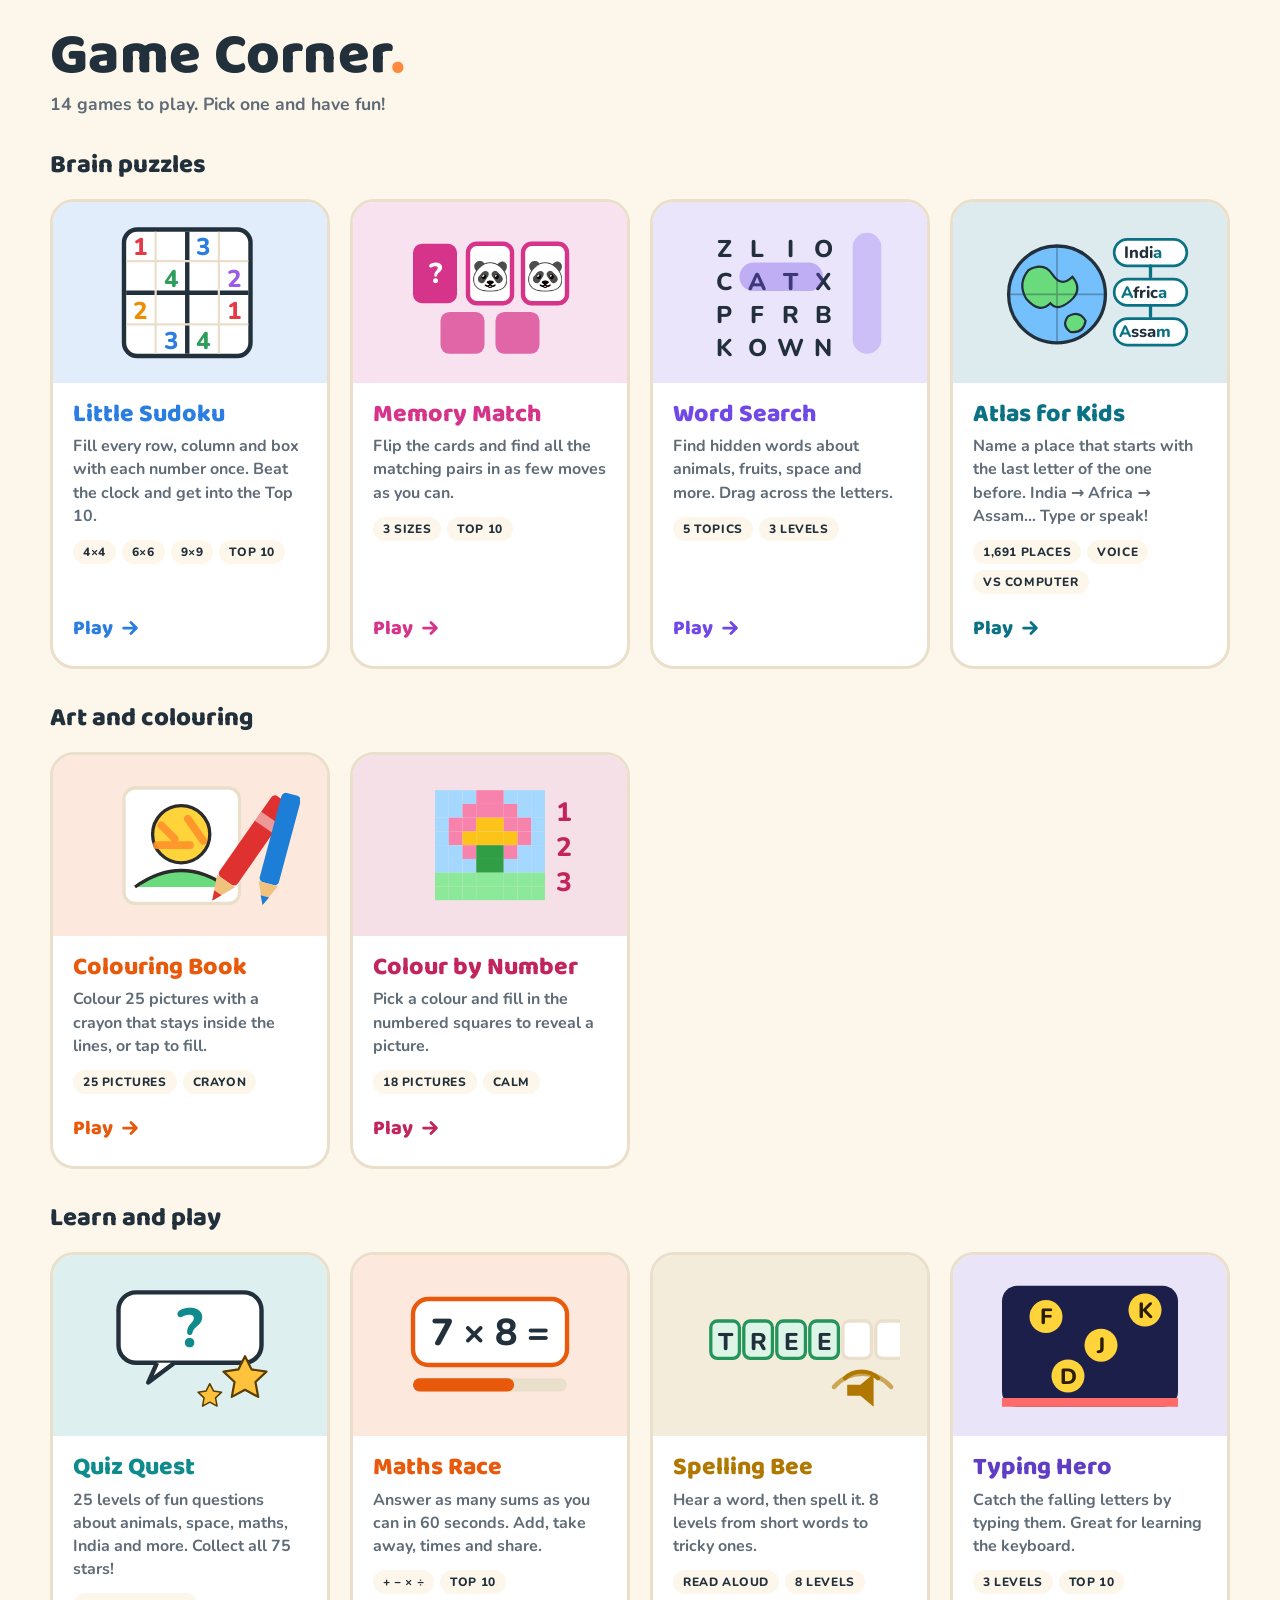
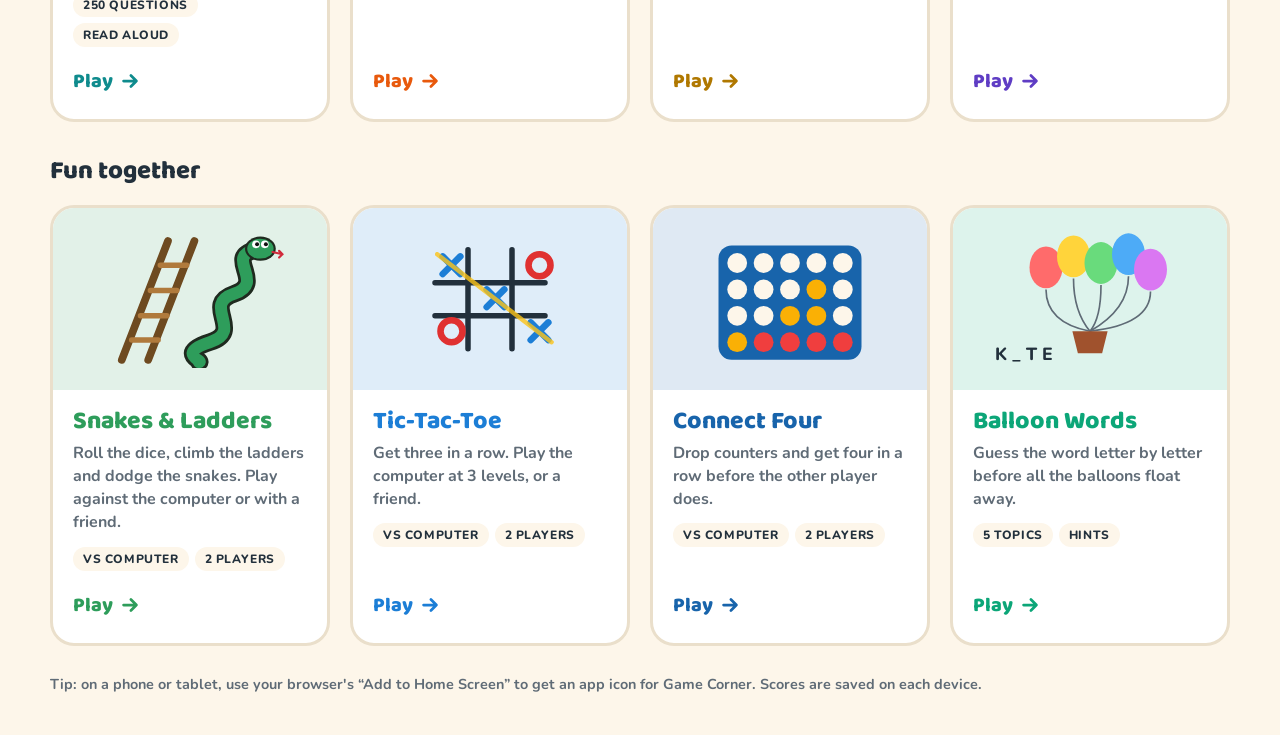
==== commit c81c401b: "Add Atlas for Kids to the menu (Brain puzzles) Co-Authored-By: Claude Opus 5.5 <noreply@anthropic.co" ====
--- a/index.html
+++ b/index.html
@@ -2,7 +2,7 @@
 <html lang="en">
 <head>
 <meta charset="utf-8">
-<script id="gc-update">(function(){var cur="20261017053935";try{fetch("version.json?t="+Date.now(),{cache:"no-store"}).then(function(r){return r.json()}).then(function(j){if(!j||!j.v||j.v===cur)return;var u=new URL(location.href);if(u.searchParams.get("v")===j.v)return;u.searchParams.set("v",j.v);location.replace(u.toString());}).catch(function(){});}catch(e){}})();</script>
+<script id="gc-update">(function(){var cur="20261020095448";try{fetch("version.json?t="+Date.now(),{cache:"no-store"}).then(function(r){return r.json()}).then(function(j){if(!j||!j.v||j.v===cur)return;var u=new URL(location.href);if(u.searchParams.get("v")===j.v)return;u.searchParams.set("v",j.v);location.replace(u.toString());}).catch(function(){});}catch(e){}})();</script>
 <script id="gc-count" data-goatcounter="https://kingsreuben.goatcounter.com/count" async src="https://gc.zgo.at/count.js"></script>
 <meta name="viewport" content="width=device-width, initial-scale=1, viewport-fit=cover">
 <meta name="theme-color" content="#0f8b8d">
@@ -53,8 +53,8 @@
 .games .info h2{font-size:1.55rem}
 @media (max-width:980px){.games{grid-template-columns:repeat(2,minmax(0,1fr))!important}}
 @media (max-width:540px){.games{grid-template-columns:minmax(0,1fr)!important}}
-.colouring{--c:#e8590c} .memory{--c:#d6338a} .words{--c:#7048e8} .colour{--c:#c2255c} .maths{--c:#e8590c} .spell{--c:#b07800} .typing{--c:#5f3dc4} .balloon{--c:#0ca678} .ttt{--c:#1c7ed6} .c4{--c:#1864ab}
-@media (prefers-color-scheme: dark){.colouring{--c:#ff8c4a} .memory{--c:#ff6fb3} .words{--c:#a48bff} .colour{--c:#f06595} .maths{--c:#ff8c4a} .spell{--c:#ffc23d} .typing{--c:#9775fa} .balloon{--c:#38d9a9} .ttt{--c:#5aa9ff} .c4{--c:#4dabf7}}
+.atlas{--c:#0b7285} .colouring{--c:#e8590c} .memory{--c:#d6338a} .words{--c:#7048e8} .colour{--c:#c2255c} .maths{--c:#e8590c} .spell{--c:#b07800} .typing{--c:#5f3dc4} .balloon{--c:#0ca678} .ttt{--c:#1c7ed6} .c4{--c:#1864ab}
+@media (prefers-color-scheme: dark){.atlas{--c:#3bc9db} .colouring{--c:#ff8c4a} .memory{--c:#ff6fb3} .words{--c:#a48bff} .colour{--c:#f06595} .maths{--c:#ff8c4a} .spell{--c:#ffc23d} .typing{--c:#9775fa} .balloon{--c:#38d9a9} .ttt{--c:#5aa9ff} .c4{--c:#4dabf7}}
 .hello{display:flex;align-items:center;gap:12px;background:var(--card);border:2px solid var(--line);border-radius:18px;padding:14px 18px}
 [hidden]{display:none!important}
 .visits{display:flex;align-items:baseline;gap:10px;flex-wrap:wrap}
@@ -68,7 +68,7 @@
 <div class="wrap">
   <header>
     <h1>Game Corner<span class="dot">.</span></h1>
-    <p>13 games to play. Pick one and have fun!</p>
+    <p>14 games to play. Pick one and have fun!</p>
   </header>
 
   <section class="hello" id="hello" aria-label="Site visits" hidden data-gc="kingsreuben">
@@ -78,7 +78,7 @@
   <section class="group">
     <h2 class="gh">Brain puzzles</h2>
     <nav class="games" aria-label="Brain puzzles">
-    <a class="game sudoku" href="sudoku.html?v=20261017053935">
+    <a class="game sudoku" href="sudoku.html?v=20261020095448">
       <div class="art" aria-hidden="true">
         <svg viewBox="0 0 200 125">
           <rect x="40" y="5" width="115" height="115" rx="12" fill="var(--card)" stroke="var(--ink)" stroke-width="4"/>
@@ -99,7 +99,7 @@
         <span class="play">Play <svg viewBox="0 0 24 24" fill="none" stroke="currentColor" stroke-width="3" stroke-linecap="round" stroke-linejoin="round"><path d="M5 12h14M13 6l6 6-6 6"/></svg></span>
       </div>
     </a>
-    <a class="game memory" href="memory-match.html?v=20261017053935">
+    <a class="game memory" href="memory-match.html?v=20261020095448">
       <div class="art" aria-hidden="true">
         <svg viewBox="0 0 200 125"><rect x="30" y="18" width="40" height="54" rx="8" fill="var(--c)"/><text x="50" y="54" font-family="Baloo 2, sans-serif" font-weight="800" text-anchor="middle" font-size="26" fill="#fff">?</text><rect x="80" y="18" width="40" height="54" rx="8" fill="var(--card)" stroke="var(--c)" stroke-width="4"/><text x="100" y="56" text-anchor="middle" font-size="28">🐼</text><rect x="130" y="18" width="40" height="54" rx="8" fill="var(--card)" stroke="var(--c)" stroke-width="4"/><text x="150" y="56" text-anchor="middle" font-size="28">🐼</text><rect x="55" y="80" width="40" height="38" rx="8" fill="var(--c)" opacity=".7"/><rect x="105" y="80" width="40" height="38" rx="8" fill="var(--c)" opacity=".7"/></svg>
       </div>
@@ -110,7 +110,7 @@
         <span class="play">Play <svg viewBox="0 0 24 24" fill="none" stroke="currentColor" stroke-width="3" stroke-linecap="round" stroke-linejoin="round"><path d="M5 12h14M13 6l6 6-6 6"/></svg></span>
       </div>
     </a>
-    <a class="game words" href="word-search.html?v=20261017053935">
+    <a class="game words" href="word-search.html?v=20261020095448">
       <div class="art" aria-hidden="true">
         <svg viewBox="0 0 200 125"><text x="40" y="30" font-family="Baloo 2, sans-serif" font-weight="800" text-anchor="middle" font-size="22" fill="var(--ink)">Z</text><text x="70" y="30" font-family="Baloo 2, sans-serif" font-weight="800" text-anchor="middle" font-size="22" fill="var(--ink)">L</text><text x="100" y="30" font-family="Baloo 2, sans-serif" font-weight="800" text-anchor="middle" font-size="22" fill="var(--ink)">I</text><text x="130" y="30" font-family="Baloo 2, sans-serif" font-weight="800" text-anchor="middle" font-size="22" fill="var(--ink)">O</text><text x="40" y="60" font-family="Baloo 2, sans-serif" font-weight="800" text-anchor="middle" font-size="22" fill="var(--ink)">C</text><text x="70" y="60" font-family="Baloo 2, sans-serif" font-weight="800" text-anchor="middle" font-size="22" fill="var(--ink)">A</text><text x="100" y="60" font-family="Baloo 2, sans-serif" font-weight="800" text-anchor="middle" font-size="22" fill="var(--ink)">T</text><text x="130" y="60" font-family="Baloo 2, sans-serif" font-weight="800" text-anchor="middle" font-size="22" fill="var(--ink)">X</text><text x="40" y="90" font-family="Baloo 2, sans-serif" font-weight="800" text-anchor="middle" font-size="22" fill="var(--ink)">P</text><text x="70" y="90" font-family="Baloo 2, sans-serif" font-weight="800" text-anchor="middle" font-size="22" fill="var(--ink)">F</text><text x="100" y="90" font-family="Baloo 2, sans-serif" font-weight="800" text-anchor="middle" font-size="22" fill="var(--ink)">R</text><text x="130" y="90" font-family="Baloo 2, sans-serif" font-weight="800" text-anchor="middle" font-size="22" fill="var(--ink)">B</text><text x="40" y="120" font-family="Baloo 2, sans-serif" font-weight="800" text-anchor="middle" font-size="22" fill="var(--ink)">K</text><text x="70" y="120" font-family="Baloo 2, sans-serif" font-weight="800" text-anchor="middle" font-size="22" fill="var(--ink)">O</text><text x="100" y="120" font-family="Baloo 2, sans-serif" font-weight="800" text-anchor="middle" font-size="22" fill="var(--ink)">W</text><text x="130" y="120" font-family="Baloo 2, sans-serif" font-weight="800" text-anchor="middle" font-size="22" fill="var(--ink)">N</text><rect x="54" y="35" width="76" height="26" rx="13" fill="var(--c)" opacity=".35"/><rect x="157" y="8" width="26" height="110" rx="13" fill="var(--c)" opacity=".25"/></svg>
       </div>
@@ -121,12 +121,23 @@
         <span class="play">Play <svg viewBox="0 0 24 24" fill="none" stroke="currentColor" stroke-width="3" stroke-linecap="round" stroke-linejoin="round"><path d="M5 12h14M13 6l6 6-6 6"/></svg></span>
       </div>
     </a>
+    <a class="game atlas" href="atlas.html?v=20261020095448">
+      <div class="art" aria-hidden="true">
+        <svg viewBox="0 0 200 125"><circle cx="70" cy="64" r="44" fill="#74c0fc" stroke="var(--ink)" stroke-width="3"/><path d="M44 42q14-8 22 4t18 2q10 12-2 22t-18 2q-10 10-22-4q-8-14 2-26z" fill="#69db7c" stroke="var(--ink)" stroke-width="2"/><path d="M80 84q10-6 16 4q-2 12-14 10q-8-6-2-14z" fill="#69db7c" stroke="var(--ink)" stroke-width="2"/><path d="M26 64h88M70 20v88" stroke="var(--ink)" stroke-width="1.5" opacity=".35"/><g font-family="Baloo 2, sans-serif" font-weight="800" font-size="15" fill="var(--ink)"><rect x="122" y="14" width="66" height="24" rx="12" fill="var(--card)" stroke="var(--c)" stroke-width="2.5"/><text x="131" y="31">Indi<tspan fill="var(--c)">a</tspan></text><rect x="122" y="50" width="66" height="24" rx="12" fill="var(--card)" stroke="var(--c)" stroke-width="2.5"/><text x="128" y="67"><tspan fill="var(--c)">A</tspan>fric<tspan fill="var(--c)">a</tspan></text><rect x="122" y="86" width="66" height="24" rx="12" fill="var(--card)" stroke="var(--c)" stroke-width="2.5"/><text x="126" y="103"><tspan fill="var(--c)">A</tspan>ssa<tspan fill="var(--c)">m</tspan></text></g><path d="M155 38v10M155 74v10" stroke="var(--c)" stroke-width="3" stroke-linecap="round"/></svg>
+      </div>
+      <div class="info">
+        <h2>Atlas for Kids</h2>
+        <p>Name a place that starts with the last letter of the one before. India → Africa → Assam… Type or speak!</p>
+        <div class="tags"><span>1,691 places</span><span>Voice</span><span>vs Computer</span></div>
+        <span class="play">Play <svg viewBox="0 0 24 24" fill="none" stroke="currentColor" stroke-width="3" stroke-linecap="round" stroke-linejoin="round"><path d="M5 12h14M13 6l6 6-6 6"/></svg></span>
+      </div>
+    </a>
     </nav>
   </section>
   <section class="group">
     <h2 class="gh">Art and colouring</h2>
     <nav class="games" aria-label="Art and colouring">
-    <a class="game colouring" href="colouring.html?v=20261017053935">
+    <a class="game colouring" href="colouring.html?v=20261020095448">
       <div class="art" aria-hidden="true">
         <svg viewBox="0 0 200 125"><rect x="40" y="10" width="105" height="105" rx="10" fill="#fff" stroke="var(--line)" stroke-width="3"/><circle cx="92" cy="52" r="26" fill="#ffd43b" stroke="#2b2b2b" stroke-width="3"/><path d="M50 100q42-30 84 0" fill="#69db7c" stroke="#2b2b2b" stroke-width="3"/><path d="M74 44l12 12M98 38l14 20M70 62l30 0" stroke="#ff922b" stroke-width="7" stroke-linecap="round" opacity=".9"/><g transform="rotate(35 150 70)"><rect x="140" y="10" width="20" height="90" rx="4" fill="#e03131"/><rect x="140" y="30" width="20" height="10" fill="#fff" opacity=".5"/><polygon points="140,100 160,100 150,122" fill="#f1c27d"/><polygon points="146,113 154,113 150,122" fill="#e03131"/></g><g transform="rotate(15 180 60)"><rect x="172" y="14" width="18" height="84" rx="4" fill="#1c7ed6"/><polygon points="172,98 190,98 181,118" fill="#f1c27d"/><polygon points="177,110 185,110 181,118" fill="#1c7ed6"/></g></svg>
       </div>
@@ -137,7 +148,7 @@
         <span class="play">Play <svg viewBox="0 0 24 24" fill="none" stroke="currentColor" stroke-width="3" stroke-linecap="round" stroke-linejoin="round"><path d="M5 12h14M13 6l6 6-6 6"/></svg></span>
       </div>
     </a>
-    <a class="game colour" href="colour-by-number.html?v=20261017053935">
+    <a class="game colour" href="colour-by-number.html?v=20261020095448">
       <div class="art" aria-hidden="true">
         <svg viewBox="0 0 200 125"><rect x="50.0" y="12.0" width="12.5" height="12.5" fill="#a5d8ff"/><rect x="62.5" y="12.0" width="12.5" height="12.5" fill="#a5d8ff"/><rect x="75.0" y="12.0" width="12.5" height="12.5" fill="#a5d8ff"/><rect x="87.5" y="12.0" width="12.5" height="12.5" fill="#f783ac"/><rect x="100.0" y="12.0" width="12.5" height="12.5" fill="#f783ac"/><rect x="112.5" y="12.0" width="12.5" height="12.5" fill="#a5d8ff"/><rect x="125.0" y="12.0" width="12.5" height="12.5" fill="#a5d8ff"/><rect x="137.5" y="12.0" width="12.5" height="12.5" fill="#a5d8ff"/><rect x="50.0" y="24.5" width="12.5" height="12.5" fill="#a5d8ff"/><rect x="62.5" y="24.5" width="12.5" height="12.5" fill="#a5d8ff"/><rect x="75.0" y="24.5" width="12.5" height="12.5" fill="#f783ac"/><rect x="87.5" y="24.5" width="12.5" height="12.5" fill="#f783ac"/><rect x="100.0" y="24.5" width="12.5" height="12.5" fill="#f783ac"/><rect x="112.5" y="24.5" width="12.5" height="12.5" fill="#f783ac"/><rect x="125.0" y="24.5" width="12.5" height="12.5" fill="#a5d8ff"/><rect x="137.5" y="24.5" width="12.5" height="12.5" fill="#a5d8ff"/><rect x="50.0" y="37.0" width="12.5" height="12.5" fill="#a5d8ff"/><rect x="62.5" y="37.0" width="12.5" height="12.5" fill="#f783ac"/><rect x="75.0" y="37.0" width="12.5" height="12.5" fill="#f783ac"/><rect x="87.5" y="37.0" width="12.5" height="12.5" fill="#fcc419"/><rect x="100.0" y="37.0" width="12.5" height="12.5" fill="#fcc419"/><rect x="112.5" y="37.0" width="12.5" height="12.5" fill="#f783ac"/><rect x="125.0" y="37.0" width="12.5" height="12.5" fill="#f783ac"/><rect x="137.5" y="37.0" width="12.5" height="12.5" fill="#a5d8ff"/><rect x="50.0" y="49.5" width="12.5" height="12.5" fill="#a5d8ff"/><rect x="62.5" y="49.5" width="12.5" height="12.5" fill="#f783ac"/><rect x="75.0" y="49.5" width="12.5" height="12.5" fill="#fcc419"/><rect x="87.5" y="49.5" width="12.5" height="12.5" fill="#fcc419"/><rect x="100.0" y="49.5" width="12.5" height="12.5" fill="#fcc419"/><rect x="112.5" y="49.5" width="12.5" height="12.5" fill="#fcc419"/><rect x="125.0" y="49.5" width="12.5" height="12.5" fill="#f783ac"/><rect x="137.5" y="49.5" width="12.5" height="12.5" fill="#a5d8ff"/><rect x="50.0" y="62.0" width="12.5" height="12.5" fill="#a5d8ff"/><rect x="62.5" y="62.0" width="12.5" height="12.5" fill="#a5d8ff"/><rect x="75.0" y="62.0" width="12.5" height="12.5" fill="#f783ac"/><rect x="87.5" y="62.0" width="12.5" height="12.5" fill="#2f9e44"/><rect x="100.0" y="62.0" width="12.5" height="12.5" fill="#2f9e44"/><rect x="112.5" y="62.0" width="12.5" height="12.5" fill="#f783ac"/><rect x="125.0" y="62.0" width="12.5" height="12.5" fill="#a5d8ff"/><rect x="137.5" y="62.0" width="12.5" height="12.5" fill="#a5d8ff"/><rect x="50.0" y="74.5" width="12.5" height="12.5" fill="#a5d8ff"/><rect x="62.5" y="74.5" width="12.5" height="12.5" fill="#a5d8ff"/><rect x="75.0" y="74.5" width="12.5" height="12.5" fill="#a5d8ff"/><rect x="87.5" y="74.5" width="12.5" height="12.5" fill="#2f9e44"/><rect x="100.0" y="74.5" width="12.5" height="12.5" fill="#2f9e44"/><rect x="112.5" y="74.5" width="12.5" height="12.5" fill="#a5d8ff"/><rect x="125.0" y="74.5" width="12.5" height="12.5" fill="#a5d8ff"/><rect x="137.5" y="74.5" width="12.5" height="12.5" fill="#a5d8ff"/><rect x="50.0" y="87.0" width="12.5" height="12.5" fill="#8ce99a"/><rect x="62.5" y="87.0" width="12.5" height="12.5" fill="#8ce99a"/><rect x="75.0" y="87.0" width="12.5" height="12.5" fill="#8ce99a"/><rect x="87.5" y="87.0" width="12.5" height="12.5" fill="#8ce99a"/><rect x="100.0" y="87.0" width="12.5" height="12.5" fill="#8ce99a"/><rect x="112.5" y="87.0" width="12.5" height="12.5" fill="#8ce99a"/><rect x="125.0" y="87.0" width="12.5" height="12.5" fill="#8ce99a"/><rect x="137.5" y="87.0" width="12.5" height="12.5" fill="#8ce99a"/><rect x="50.0" y="99.5" width="12.5" height="12.5" fill="#8ce99a"/><rect x="62.5" y="99.5" width="12.5" height="12.5" fill="#8ce99a"/><rect x="75.0" y="99.5" width="12.5" height="12.5" fill="#8ce99a"/><rect x="87.5" y="99.5" width="12.5" height="12.5" fill="#8ce99a"/><rect x="100.0" y="99.5" width="12.5" height="12.5" fill="#8ce99a"/><rect x="112.5" y="99.5" width="12.5" height="12.5" fill="#8ce99a"/><rect x="125.0" y="99.5" width="12.5" height="12.5" fill="#8ce99a"/><rect x="137.5" y="99.5" width="12.5" height="12.5" fill="#8ce99a"/><text x="167" y="40" font-family="Baloo 2, sans-serif" font-weight="800" text-anchor="middle" font-size="24" fill="var(--c)">1</text><text x="167" y="72" font-family="Baloo 2, sans-serif" font-weight="800" text-anchor="middle" font-size="24" fill="var(--c)">2</text><text x="167" y="104" font-family="Baloo 2, sans-serif" font-weight="800" text-anchor="middle" font-size="24" fill="var(--c)">3</text></svg>
       </div>
@@ -153,7 +164,7 @@
   <section class="group">
     <h2 class="gh">Learn and play</h2>
     <nav class="games" aria-label="Learn and play">
-    <a class="game quiz" href="quiz-quest.html?v=20261017053935">
+    <a class="game quiz" href="quiz-quest.html?v=20261020095448">
       <div class="art" aria-hidden="true">
         <svg viewBox="0 0 200 125">
           <rect x="35" y="14" width="130" height="64" rx="16" fill="var(--card)" stroke="var(--ink)" stroke-width="4"/>
@@ -170,7 +181,7 @@
         <span class="play">Play <svg viewBox="0 0 24 24" fill="none" stroke="currentColor" stroke-width="3" stroke-linecap="round" stroke-linejoin="round"><path d="M5 12h14M13 6l6 6-6 6"/></svg></span>
       </div>
     </a>
-    <a class="game maths" href="maths-race.html?v=20261017053935">
+    <a class="game maths" href="maths-race.html?v=20261020095448">
       <div class="art" aria-hidden="true">
         <svg viewBox="0 0 200 125"><rect x="30" y="20" width="140" height="60" rx="14" fill="var(--card)" stroke="var(--c)" stroke-width="4"/><text x="100" y="62" font-family="Baloo 2, sans-serif" font-weight="800" text-anchor="middle" font-size="34" fill="var(--ink)">7 × 8 =</text><rect x="30" y="92" width="140" height="12" rx="6" fill="var(--line)"/><rect x="30" y="92" width="92" height="12" rx="6" fill="var(--c)"/></svg>
       </div>
@@ -181,7 +192,7 @@
         <span class="play">Play <svg viewBox="0 0 24 24" fill="none" stroke="currentColor" stroke-width="3" stroke-linecap="round" stroke-linejoin="round"><path d="M5 12h14M13 6l6 6-6 6"/></svg></span>
       </div>
     </a>
-    <a class="game spell" href="spelling-bee.html?v=20261017053935">
+    <a class="game spell" href="spelling-bee.html?v=20261020095448">
       <div class="art" aria-hidden="true">
         <svg viewBox="0 0 200 125"><rect x="28" y="40" width="26" height="34" rx="6" fill="var(--goodBg,#dcf5e6)" stroke="#23945a" stroke-width="3"/><text x="41" y="66" font-family="Baloo 2, sans-serif" font-weight="800" text-anchor="middle" font-size="22" fill="var(--ink)">T</text><rect x="58" y="40" width="26" height="34" rx="6" fill="var(--goodBg,#dcf5e6)" stroke="#23945a" stroke-width="3"/><text x="71" y="66" font-family="Baloo 2, sans-serif" font-weight="800" text-anchor="middle" font-size="22" fill="var(--ink)">R</text><rect x="88" y="40" width="26" height="34" rx="6" fill="var(--goodBg,#dcf5e6)" stroke="#23945a" stroke-width="3"/><text x="101" y="66" font-family="Baloo 2, sans-serif" font-weight="800" text-anchor="middle" font-size="22" fill="var(--ink)">E</text><rect x="118" y="40" width="26" height="34" rx="6" fill="var(--goodBg,#dcf5e6)" stroke="#23945a" stroke-width="3"/><text x="131" y="66" font-family="Baloo 2, sans-serif" font-weight="800" text-anchor="middle" font-size="22" fill="var(--ink)">E</text><rect x="148" y="40" width="26" height="34" rx="6" fill="var(--card)" stroke="var(--line)" stroke-width="3"/><text x="161" y="66" font-family="Baloo 2, sans-serif" font-weight="800" text-anchor="middle" font-size="22" fill="var(--ink)"> </text><rect x="178" y="40" width="26" height="34" rx="6" fill="var(--card)" stroke="var(--line)" stroke-width="3"/><text x="191" y="66" font-family="Baloo 2, sans-serif" font-weight="800" text-anchor="middle" font-size="22" fill="var(--ink)"> </text><path d="M150 92c8-8 22-8 30 0" fill="none" stroke="var(--c)" stroke-width="4" stroke-linecap="round"/><path d="M140 100c14-16 38-16 52 0" fill="none" stroke="var(--c)" stroke-width="4" stroke-linecap="round" opacity=".6"/><path d="M152 108h12l12 10v-30l-12 10h-12z" fill="var(--c)"/></svg>
       </div>
@@ -192,7 +203,7 @@
         <span class="play">Play <svg viewBox="0 0 24 24" fill="none" stroke="currentColor" stroke-width="3" stroke-linecap="round" stroke-linejoin="round"><path d="M5 12h14M13 6l6 6-6 6"/></svg></span>
       </div>
     </a>
-    <a class="game typing" href="typing-hero.html?v=20261017053935">
+    <a class="game typing" href="typing-hero.html?v=20261020095448">
       <div class="art" aria-hidden="true">
         <svg viewBox="0 0 200 125"><rect x="20" y="8" width="160" height="110" rx="14" fill="#1b1f4a"/><circle cx="60" cy="36" r="15" fill="#ffd43b"/><text x="60" y="43" font-family="Baloo 2, sans-serif" font-weight="800" text-anchor="middle" font-size="20" fill="#2b1d00">F</text><circle cx="110" cy="62" r="15" fill="#ffd43b"/><text x="110" y="69" font-family="Baloo 2, sans-serif" font-weight="800" text-anchor="middle" font-size="20" fill="#2b1d00">J</text><circle cx="150" cy="30" r="15" fill="#ffd43b"/><text x="150" y="37" font-family="Baloo 2, sans-serif" font-weight="800" text-anchor="middle" font-size="20" fill="#2b1d00">K</text><circle cx="80" cy="90" r="15" fill="#ffd43b"/><text x="80" y="97" font-family="Baloo 2, sans-serif" font-weight="800" text-anchor="middle" font-size="20" fill="#2b1d00">D</text><rect x="20" y="110" width="160" height="8" fill="#ff6b6b"/></svg>
       </div>
@@ -208,7 +219,7 @@
   <section class="group">
     <h2 class="gh">Fun together</h2>
     <nav class="games" aria-label="Fun together">
-    <a class="game snakes" href="snakes-ladders.html?v=20261017053935">
+    <a class="game snakes" href="snakes-ladders.html?v=20261020095448">
       <div class="art" aria-hidden="true">
         <svg viewBox="0 0 200 125">
           <g stroke="#6e4a20" stroke-width="7" stroke-linecap="round"><path d="M38 118L80 10M62 118L104 10"/></g>
@@ -228,7 +239,7 @@
         <span class="play">Play <svg viewBox="0 0 24 24" fill="none" stroke="currentColor" stroke-width="3" stroke-linecap="round" stroke-linejoin="round"><path d="M5 12h14M13 6l6 6-6 6"/></svg></span>
       </div>
     </a>
-    <a class="game ttt" href="tic-tac-toe.html?v=20261017053935">
+    <a class="game ttt" href="tic-tac-toe.html?v=20261020095448">
       <div class="art" aria-hidden="true">
         <svg viewBox="0 0 200 125"><path d="M80 18v90M120 18v90M50 48h100M50 78h100" stroke="var(--ink)" stroke-width="5" stroke-linecap="round"/><path d="M57 24l16 16M73 24l-16 16M97 54l16 16M113 54l-16 16M137 84l16 16M153 84l-16 16" stroke="#1c7ed6" stroke-width="6" stroke-linecap="round"/><circle cx="145" cy="32" r="10" fill="none" stroke="#e03131" stroke-width="6"/><circle cx="65" cy="92" r="10" fill="none" stroke="#e03131" stroke-width="6"/><path d="M52 22L156 102" stroke="#fcc419" stroke-width="4" stroke-linecap="round" opacity=".8"/></svg>
       </div>
@@ -239,7 +250,7 @@
         <span class="play">Play <svg viewBox="0 0 24 24" fill="none" stroke="currentColor" stroke-width="3" stroke-linecap="round" stroke-linejoin="round"><path d="M5 12h14M13 6l6 6-6 6"/></svg></span>
       </div>
     </a>
-    <a class="game c4" href="connect-four.html?v=20261017053935">
+    <a class="game c4" href="connect-four.html?v=20261020095448">
       <div class="art" aria-hidden="true">
         <svg viewBox="0 0 200 125"><rect x="35" y="14" width="130" height="104" rx="12" fill="#1864ab"/><circle cx="52" cy="30" r="9" fill="var(--bg)"/><circle cx="76" cy="30" r="9" fill="var(--bg)"/><circle cx="100" cy="30" r="9" fill="var(--bg)"/><circle cx="124" cy="30" r="9" fill="var(--bg)"/><circle cx="148" cy="30" r="9" fill="var(--bg)"/><circle cx="52" cy="54" r="9" fill="var(--bg)"/><circle cx="76" cy="54" r="9" fill="var(--bg)"/><circle cx="100" cy="54" r="9" fill="var(--bg)"/><circle cx="124" cy="54" r="9" fill="#fab005"/><circle cx="148" cy="54" r="9" fill="var(--bg)"/><circle cx="52" cy="78" r="9" fill="var(--bg)"/><circle cx="76" cy="78" r="9" fill="var(--bg)"/><circle cx="100" cy="78" r="9" fill="#fab005"/><circle cx="124" cy="78" r="9" fill="#fab005"/><circle cx="148" cy="78" r="9" fill="var(--bg)"/><circle cx="52" cy="102" r="9" fill="#fab005"/><circle cx="76" cy="102" r="9" fill="#f03e3e"/><circle cx="100" cy="102" r="9" fill="#f03e3e"/><circle cx="124" cy="102" r="9" fill="#f03e3e"/><circle cx="148" cy="102" r="9" fill="#f03e3e"/></svg>
       </div>
@@ -250,7 +261,7 @@
         <span class="play">Play <svg viewBox="0 0 24 24" fill="none" stroke="currentColor" stroke-width="3" stroke-linecap="round" stroke-linejoin="round"><path d="M5 12h14M13 6l6 6-6 6"/></svg></span>
       </div>
     </a>
-    <a class="game balloon" href="balloon-words.html?v=20261017053935">
+    <a class="game balloon" href="balloon-words.html?v=20261020095448">
       <div class="art" aria-hidden="true">
         <svg viewBox="0 0 200 125"><path d="M60 54 Q60 84 100 92" stroke="var(--muted)" stroke-width="1.5" fill="none"/><ellipse cx="60" cy="34" rx="15" ry="19" fill="#ff6b6b"/><path d="M85 44 Q85 74 100 92" stroke="var(--muted)" stroke-width="1.5" fill="none"/><ellipse cx="85" cy="24" rx="15" ry="19" fill="#ffd43b"/><path d="M110 50 Q110 80 100 92" stroke="var(--muted)" stroke-width="1.5" fill="none"/><ellipse cx="110" cy="30" rx="15" ry="19" fill="#69db7c"/><path d="M135 42 Q135 72 100 92" stroke="var(--muted)" stroke-width="1.5" fill="none"/><ellipse cx="135" cy="22" rx="15" ry="19" fill="#4dabf7"/><path d="M155 56 Q155 86 100 92" stroke="var(--muted)" stroke-width="1.5" fill="none"/><ellipse cx="155" cy="36" rx="15" ry="19" fill="#da77f2"/><path d="M84 92h32l-5 20h-22z" fill="#a0522d"/><text x="40" y="118" font-family="Baloo 2, sans-serif" font-weight="800" text-anchor="middle" font-size="16" fill="var(--ink)">K _ T E</text></svg>
       </div>
